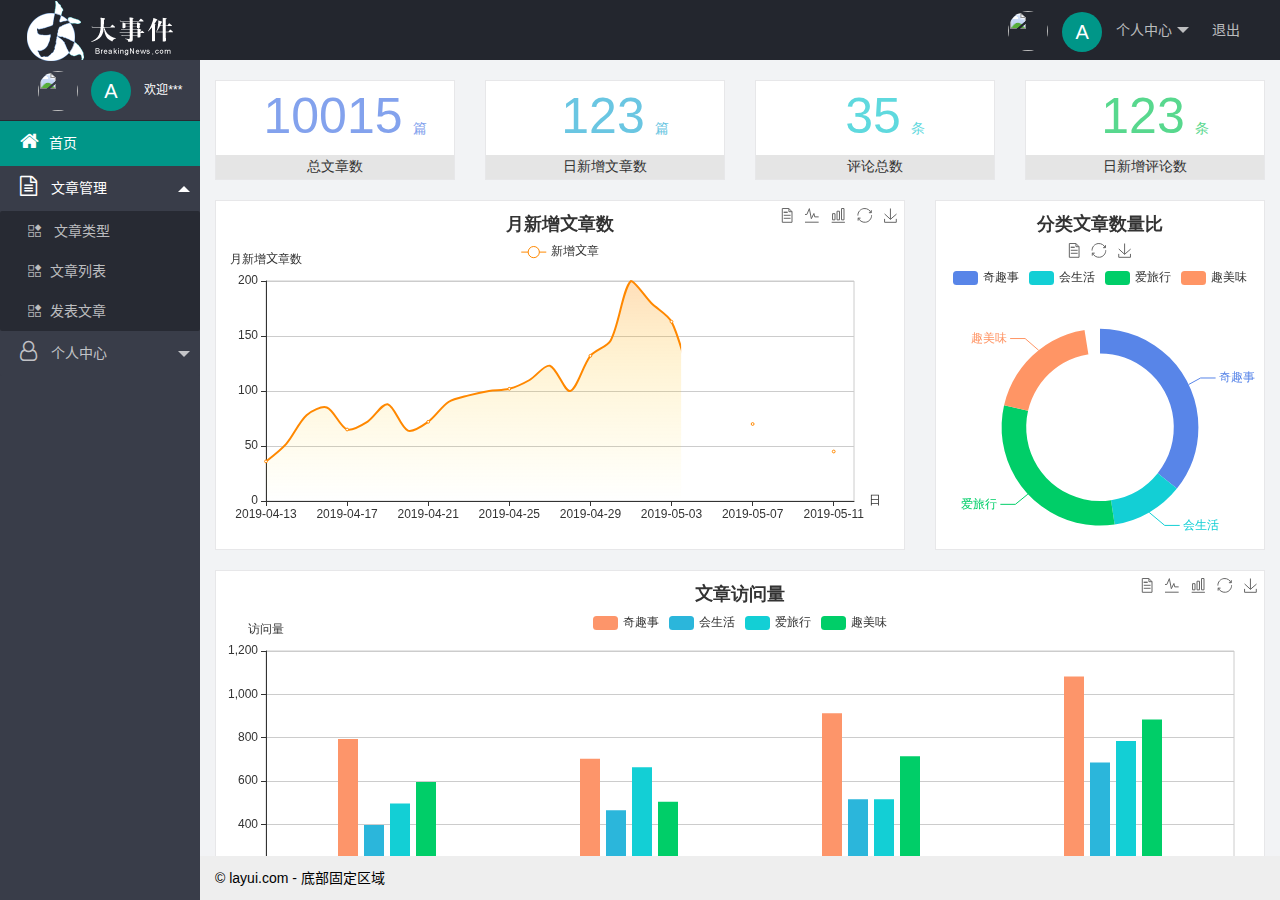
==== index.html @ ee0b0022 "第一天" ====
<!DOCTYPE html>
<html lang="zh-CN">

<head>
    <meta charset="UTF-8">
    <meta name="viewport"
        content="width=device-width, user-scalable=no, initial-scale=1.0, maximum-scale=1.0, minimum-scale=1.0">
    <meta http-equiv="X-UA-Compatible" content="ie=edge">
    <title>大事件首页</title>
    <!-- <link rel="stylesheet" href="/assets/lib/layui/layui.all.js"> -->
    <link rel="stylesheet" href="/assets/font-awesome-4.7.0/css/font-awesome.min.css">
    <link rel="stylesheet" href="/assets/lib/layui/css/layui.css" />
    <link rel="stylesheet" href="/assets/css/index.css">
</head>

<body>
    <!-- 后台布局 -->

    <body class="layui-layout-body">
        <div class="layui-layout layui-layout-admin">
            <div class="layui-header">
                <div class="layui-logo">
                    <img src="/assets/images/logo.png" alt="" />
                </div>
                <!-- 头部区域（可配合layui已有的水平导航） -->
                <ul class="layui-nav layui-layout-right">
                    <li class="layui-nav-item">

                        <a href="javascript:;">

                            <img src="http://t.cn/RCzsdCq" class="layui-nav-img" />
                            <span class="text-avatar">A</span>
                            个人中心
                        </a>
                        <dl class="layui-nav-child">
                            <dd><a href="">基本资料</a></dd>
                            <dd><a href="">更换头像</a></dd>
                            <dd><a href="">重置密码</a></dd>
                        </dl>
                    </li>
                    <li class="layui-nav-item"><a href="">退出</a></li>
                </ul>
            </div>

            <div class="layui-side layui-bg-black">
                <div class="layui-side-scroll">

                    <div class="users">

                        <img src="http://t.cn/RCzsdCq" class="layui-nav-img" />
                        <span class="text-avatar">A</span>
                        欢迎***
                    </div>

                    <!-- 左侧导航区域（可配合layui已有的垂直导航） -->
                    <ul class="layui-nav layui-nav-tree" lay-filter="test" lay-shrink="all">

                        <li class="layui-nav-item layui-this">
                            <a href="/home/dashboard.html" target="fm">
                                <i class="fa fa-home
                                " style="font-size: 20px; margin-right: 10px;"></i>首页</a>
                          </li>

                        <li class="layui-nav-item layui-nav-itemed">
                            <a class="" href="javascript:;">
                                <i class="fa fa-file-text-o 
                                " style="font-size: 20px; margin-right: 10px;"></i>
                                文章管理</a>
                            <dl class="layui-nav-child">
                                <dd style="padding-left: 8px;"><a href="javascript:;">
                                        <i class="layui-icon layui-icon-app" style="margin-right: 8px;"></i>
                                        文章类型</a></dd>
                                <dd style="padding-left: 8px;"><a href="javascript:;"> <i
                                            class="layui-icon layui-icon-app" style="margin-right: 8px;"></i>文章列表</a>
                                </dd>
                                <dd style="padding-left: 8px;"><a href="javascript:;"> <i
                                            class="layui-icon layui-icon-app" style="margin-right: 8px;"></i>发表文章</a>
                                </dd>

                            </dl>
                        </li>
                        <li class="layui-nav-item">

                            <a href="javascript:;">
                                <i class="fa fa-user-o" style="font-size: 20px; margin-right: 10px;"></i>
                                个人中心</a>
                            <dl class="layui-nav-child">
                                <dd style="padding-left: 8px;"><a href="javascript:;"> <i
                                            class="layui-icon layui-icon-app" style="margin-right: 8px;"></i>基本资料</a>
                                </dd>
                                <dd style="padding-left: 8px;"><a href="javascript:;"> <i
                                            class="layui-icon layui-icon-app" style="margin-right: 8px;"></i>更换头像</a>
                                </dd>
                                <dd style="padding-left: 8px;"><a href="javascript:;"> <i
                                            class="layui-icon layui-icon-app" style="margin-right: 8px;"></i>重置密码</a>
                                </dd>
                            </dl>
                        </li>

                    </ul>
                </div>
            </div>

            <div class="layui-body">
                <!-- 内容主体区域 -->
               
                <iframe name="fm" src="/home/dashboard.html" frameborder="0"></iframe>
            </div>
            
                <iframe name="fm" src="/home/dashboard.html" frameborder="0"></iframe>
            
            <div class="layui-footer">
                <!-- 底部固定区域 -->
                © layui.com - 底部固定区域
            </div>
        </div>
        <!-- 导入 layui 的JS文件 -->
        <script src="/assets/lib/layui/layui.all.js"></script>
    </body>

</html>
---- assets/lib/layui/css/layui.css ----
/** layui-v2.5.5 MIT License By https://www.layui.com */
 .layui-inline,img{display:inline-block;vertical-align:middle}h1,h2,h3,h4,h5,h6{font-weight:400}.layui-edge,.layui-header,.layui-inline,.layui-main{position:relative}.layui-body,.layui-edge,.layui-elip{overflow:hidden}.layui-btn,.layui-edge,.layui-inline,img{vertical-align:middle}.layui-btn,.layui-disabled,.layui-icon,.layui-unselect{-moz-user-select:none;-webkit-user-select:none;-ms-user-select:none}.layui-elip,.layui-form-checkbox span,.layui-form-pane .layui-form-label{text-overflow:ellipsis;white-space:nowrap}.layui-breadcrumb,.layui-tree-btnGroup{visibility:hidden}blockquote,body,button,dd,div,dl,dt,form,h1,h2,h3,h4,h5,h6,input,li,ol,p,pre,td,textarea,th,ul{margin:0;padding:0;-webkit-tap-highlight-color:rgba(0,0,0,0)}a:active,a:hover{outline:0}img{border:none}li{list-style:none}table{border-collapse:collapse;border-spacing:0}h4,h5,h6{font-size:100%}button,input,optgroup,option,select,textarea{font-family:inherit;font-size:inherit;font-style:inherit;font-weight:inherit;outline:0}pre{white-space:pre-wrap;white-space:-moz-pre-wrap;white-space:-pre-wrap;white-space:-o-pre-wrap;word-wrap:break-word}body{line-height:24px;font:14px Helvetica Neue,Helvetica,PingFang SC,Tahoma,Arial,sans-serif}hr{height:1px;margin:10px 0;border:0;clear:both}a{color:#333;text-decoration:none}a:hover{color:#777}a cite{font-style:normal;*cursor:pointer}.layui-border-box,.layui-border-box *{box-sizing:border-box}.layui-box,.layui-box *{box-sizing:content-box}.layui-clear{clear:both;*zoom:1}.layui-clear:after{content:'\20';clear:both;*zoom:1;display:block;height:0}.layui-inline{*display:inline;*zoom:1}.layui-edge{display:inline-block;width:0;height:0;border-width:6px;border-style:dashed;border-color:transparent}.layui-edge-top{top:-4px;border-bottom-color:#999;border-bottom-style:solid}.layui-edge-right{border-left-color:#999;border-left-style:solid}.layui-edge-bottom{top:2px;border-top-color:#999;border-top-style:solid}.layui-edge-left{border-right-color:#999;border-right-style:solid}.layui-disabled,.layui-disabled:hover{color:#d2d2d2!important;cursor:not-allowed!important}.layui-circle{border-radius:100%}.layui-show{display:block!important}.layui-hide{display:none!important}@font-face{font-family:layui-icon;src:url(../font/iconfont.eot?v=250);src:url(../font/iconfont.eot?v=250#iefix) format('embedded-opentype'),url(../font/iconfont.woff2?v=250) format('woff2'),url(../font/iconfont.woff?v=250) format('woff'),url(../font/iconfont.ttf?v=250) format('truetype'),url(../font/iconfont.svg?v=250#layui-icon) format('svg')}.layui-icon{font-family:layui-icon!important;font-size:16px;font-style:normal;-webkit-font-smoothing:antialiased;-moz-osx-font-smoothing:grayscale}.layui-icon-reply-fill:before{content:"\e611"}.layui-icon-set-fill:before{content:"\e614"}.layui-icon-menu-fill:before{content:"\e60f"}.layui-icon-search:before{content:"\e615"}.layui-icon-share:before{content:"\e641"}.layui-icon-set-sm:before{content:"\e620"}.layui-icon-engine:before{content:"\e628"}.layui-icon-close:before{content:"\1006"}.layui-icon-close-fill:before{content:"\1007"}.layui-icon-chart-screen:before{content:"\e629"}.layui-icon-star:before{content:"\e600"}.layui-icon-circle-dot:before{content:"\e617"}.layui-icon-chat:before{content:"\e606"}.layui-icon-release:before{content:"\e609"}.layui-icon-list:before{content:"\e60a"}.layui-icon-chart:before{content:"\e62c"}.layui-icon-ok-circle:before{content:"\1005"}.layui-icon-layim-theme:before{content:"\e61b"}.layui-icon-table:before{content:"\e62d"}.layui-icon-right:before{content:"\e602"}.layui-icon-left:before{content:"\e603"}.layui-icon-cart-simple:before{content:"\e698"}.layui-icon-face-cry:before{content:"\e69c"}.layui-icon-face-smile:before{content:"\e6af"}.layui-icon-survey:before{content:"\e6b2"}.layui-icon-tree:before{content:"\e62e"}.layui-icon-upload-circle:before{content:"\e62f"}.layui-icon-add-circle:before{content:"\e61f"}.layui-icon-download-circle:before{content:"\e601"}.layui-icon-templeate-1:before{content:"\e630"}.layui-icon-util:before{content:"\e631"}.layui-icon-face-surprised:before{content:"\e664"}.layui-icon-edit:before{content:"\e642"}.layui-icon-speaker:before{content:"\e645"}.layui-icon-down:before{content:"\e61a"}.layui-icon-file:before{content:"\e621"}.layui-icon-layouts:before{content:"\e632"}.layui-icon-rate-half:before{content:"\e6c9"}.layui-icon-add-circle-fine:before{content:"\e608"}.layui-icon-prev-circle:before{content:"\e633"}.layui-icon-read:before{content:"\e705"}.layui-icon-404:before{content:"\e61c"}.layui-icon-carousel:before{content:"\e634"}.layui-icon-help:before{content:"\e607"}.layui-icon-code-circle:before{content:"\e635"}.layui-icon-water:before{content:"\e636"}.layui-icon-username:before{content:"\e66f"}.layui-icon-find-fill:before{content:"\e670"}.layui-icon-about:before{content:"\e60b"}.layui-icon-location:before{content:"\e715"}.layui-icon-up:before{content:"\e619"}.layui-icon-pause:before{content:"\e651"}.layui-icon-date:before{content:"\e637"}.layui-icon-layim-uploadfile:before{content:"\e61d"}.layui-icon-delete:before{content:"\e640"}.layui-icon-play:before{content:"\e652"}.layui-icon-top:before{content:"\e604"}.layui-icon-friends:before{content:"\e612"}.layui-icon-refresh-3:before{content:"\e9aa"}.layui-icon-ok:before{content:"\e605"}.layui-icon-layer:before{content:"\e638"}.layui-icon-face-smile-fine:before{content:"\e60c"}.layui-icon-dollar:before{content:"\e659"}.layui-icon-group:before{content:"\e613"}.layui-icon-layim-download:before{content:"\e61e"}.layui-icon-picture-fine:before{content:"\e60d"}.layui-icon-link:before{content:"\e64c"}.layui-icon-diamond:before{content:"\e735"}.layui-icon-log:before{content:"\e60e"}.layui-icon-rate-solid:before{content:"\e67a"}.layui-icon-fonts-del:before{content:"\e64f"}.layui-icon-unlink:before{content:"\e64d"}.layui-icon-fonts-clear:before{content:"\e639"}.layui-icon-triangle-r:before{content:"\e623"}.layui-icon-circle:before{content:"\e63f"}.layui-icon-radio:before{content:"\e643"}.layui-icon-align-center:before{content:"\e647"}.layui-icon-align-right:before{content:"\e648"}.layui-icon-align-left:before{content:"\e649"}.layui-icon-loading-1:before{content:"\e63e"}.layui-icon-return:before{content:"\e65c"}.layui-icon-fonts-strong:before{content:"\e62b"}.layui-icon-upload:before{content:"\e67c"}.layui-icon-dialogue:before{content:"\e63a"}.layui-icon-video:before{content:"\e6ed"}.layui-icon-headset:before{content:"\e6fc"}.layui-icon-cellphone-fine:before{content:"\e63b"}.layui-icon-add-1:before{content:"\e654"}.layui-icon-face-smile-b:before{content:"\e650"}.layui-icon-fonts-html:before{content:"\e64b"}.layui-icon-form:before{content:"\e63c"}.layui-icon-cart:before{content:"\e657"}.layui-icon-camera-fill:before{content:"\e65d"}.layui-icon-tabs:before{content:"\e62a"}.layui-icon-fonts-code:before{content:"\e64e"}.layui-icon-fire:before{content:"\e756"}.layui-icon-set:before{content:"\e716"}.layui-icon-fonts-u:before{content:"\e646"}.layui-icon-triangle-d:before{content:"\e625"}.layui-icon-tips:before{content:"\e702"}.layui-icon-picture:before{content:"\e64a"}.layui-icon-more-vertical:before{content:"\e671"}.layui-icon-flag:before{content:"\e66c"}.layui-icon-loading:before{content:"\e63d"}.layui-icon-fonts-i:before{content:"\e644"}.layui-icon-refresh-1:before{content:"\e666"}.layui-icon-rmb:before{content:"\e65e"}.layui-icon-home:before{content:"\e68e"}.layui-icon-user:before{content:"\e770"}.layui-icon-notice:before{content:"\e667"}.layui-icon-login-weibo:before{content:"\e675"}.layui-icon-voice:before{content:"\e688"}.layui-icon-upload-drag:before{content:"\e681"}.layui-icon-login-qq:before{content:"\e676"}.layui-icon-snowflake:before{content:"\e6b1"}.layui-icon-file-b:before{content:"\e655"}.layui-icon-template:before{content:"\e663"}.layui-icon-auz:before{content:"\e672"}.layui-icon-console:before{content:"\e665"}.layui-icon-app:before{content:"\e653"}.layui-icon-prev:before{content:"\e65a"}.layui-icon-website:before{content:"\e7ae"}.layui-icon-next:before{content:"\e65b"}.layui-icon-component:before{content:"\e857"}.layui-icon-more:before{content:"\e65f"}.layui-icon-login-wechat:before{content:"\e677"}.layui-icon-shrink-right:before{content:"\e668"}.layui-icon-spread-left:before{content:"\e66b"}.layui-icon-camera:before{content:"\e660"}.layui-icon-note:before{content:"\e66e"}.layui-icon-refresh:before{content:"\e669"}.layui-icon-female:before{content:"\e661"}.layui-icon-male:before{content:"\e662"}.layui-icon-password:before{content:"\e673"}.layui-icon-senior:before{content:"\e674"}.layui-icon-theme:before{content:"\e66a"}.layui-icon-tread:before{content:"\e6c5"}.layui-icon-praise:before{content:"\e6c6"}.layui-icon-star-fill:before{content:"\e658"}.layui-icon-rate:before{content:"\e67b"}.layui-icon-template-1:before{content:"\e656"}.layui-icon-vercode:before{content:"\e679"}.layui-icon-cellphone:before{content:"\e678"}.layui-icon-screen-full:before{content:"\e622"}.layui-icon-screen-restore:before{content:"\e758"}.layui-icon-cols:before{content:"\e610"}.layui-icon-export:before{content:"\e67d"}.layui-icon-print:before{content:"\e66d"}.layui-icon-slider:before{content:"\e714"}.layui-icon-addition:before{content:"\e624"}.layui-icon-subtraction:before{content:"\e67e"}.layui-icon-service:before{content:"\e626"}.layui-icon-transfer:before{content:"\e691"}.layui-main{width:1140px;margin:0 auto}.layui-header{z-index:1000;height:60px}.layui-header a:hover{transition:all .5s;-webkit-transition:all .5s}.layui-side{position:fixed;left:0;top:0;bottom:0;z-index:999;width:200px;overflow-x:hidden}.layui-side-scroll{position:relative;width:220px;height:100%;overflow-x:hidden}.layui-body{position:absolute;left:200px;right:0;top:0;bottom:0;z-index:998;width:auto;overflow-y:auto;box-sizing:border-box}.layui-layout-body{overflow:hidden}.layui-layout-admin .layui-header{background-color:#23262E}.layui-layout-admin .layui-side{top:60px;width:200px;overflow-x:hidden}.layui-layout-admin .layui-body{position:fixed;top:60px;bottom:44px}.layui-layout-admin .layui-main{width:auto;margin:0 15px}.layui-layout-admin .layui-footer{position:fixed;left:200px;right:0;bottom:0;height:44px;line-height:44px;padding:0 15px;background-color:#eee}.layui-layout-admin .layui-logo{position:absolute;left:0;top:0;width:200px;height:100%;line-height:60px;text-align:center;color:#009688;font-size:16px}.layui-layout-admin .layui-header .layui-nav{background:0 0}.layui-layout-left{position:absolute!important;left:200px;top:0}.layui-layout-right{position:absolute!important;right:0;top:0}.layui-container{position:relative;margin:0 auto;padding:0 15px;box-sizing:border-box}.layui-fluid{position:relative;margin:0 auto;padding:0 15px}.layui-row:after,.layui-row:before{content:'';display:block;clear:both}.layui-col-lg1,.layui-col-lg10,.layui-col-lg11,.layui-col-lg12,.layui-col-lg2,.layui-col-lg3,.layui-col-lg4,.layui-col-lg5,.layui-col-lg6,.layui-col-lg7,.layui-col-lg8,.layui-col-lg9,.layui-col-md1,.layui-col-md10,.layui-col-md11,.layui-col-md12,.layui-col-md2,.layui-col-md3,.layui-col-md4,.layui-col-md5,.layui-col-md6,.layui-col-md7,.layui-col-md8,.layui-col-md9,.layui-col-sm1,.layui-col-sm10,.layui-col-sm11,.layui-col-sm12,.layui-col-sm2,.layui-col-sm3,.layui-col-sm4,.layui-col-sm5,.layui-col-sm6,.layui-col-sm7,.layui-col-sm8,.layui-col-sm9,.layui-col-xs1,.layui-col-xs10,.layui-col-xs11,.layui-col-xs12,.layui-col-xs2,.layui-col-xs3,.layui-col-xs4,.layui-col-xs5,.layui-col-xs6,.layui-col-xs7,.layui-col-xs8,.layui-col-xs9{position:relative;display:block;box-sizing:border-box}.layui-col-xs1,.layui-col-xs10,.layui-col-xs11,.layui-col-xs12,.layui-col-xs2,.layui-col-xs3,.layui-col-xs4,.layui-col-xs5,.layui-col-xs6,.layui-col-xs7,.layui-col-xs8,.layui-col-xs9{float:left}.layui-col-xs1{width:8.33333333%}.layui-col-xs2{width:16.66666667%}.layui-col-xs3{width:25%}.layui-col-xs4{width:33.33333333%}.layui-col-xs5{width:41.66666667%}.layui-col-xs6{width:50%}.layui-col-xs7{width:58.33333333%}.layui-col-xs8{width:66.66666667%}.layui-col-xs9{width:75%}.layui-col-xs10{width:83.33333333%}.layui-col-xs11{width:91.66666667%}.layui-col-xs12{width:100%}.layui-col-xs-offset1{margin-left:8.33333333%}.layui-col-xs-offset2{margin-left:16.66666667%}.layui-col-xs-offset3{margin-left:25%}.layui-col-xs-offset4{margin-left:33.33333333%}.layui-col-xs-offset5{margin-left:41.66666667%}.layui-col-xs-offset6{margin-left:50%}.layui-col-xs-offset7{margin-left:58.33333333%}.layui-col-xs-offset8{margin-left:66.66666667%}.layui-col-xs-offset9{margin-left:75%}.layui-col-xs-offset10{margin-left:83.33333333%}.layui-col-xs-offset11{margin-left:91.66666667%}.layui-col-xs-offset12{margin-left:100%}@media screen and (max-width:768px){.layui-hide-xs{display:none!important}.layui-show-xs-block{display:block!important}.layui-show-xs-inline{display:inline!important}.layui-show-xs-inline-block{display:inline-block!important}}@media screen and (min-width:768px){.layui-container{width:750px}.layui-hide-sm{display:none!important}.layui-show-sm-block{display:block!important}.layui-show-sm-inline{display:inline!important}.layui-show-sm-inline-block{display:inline-block!important}.layui-col-sm1,.layui-col-sm10,.layui-col-sm11,.layui-col-sm12,.layui-col-sm2,.layui-col-sm3,.layui-col-sm4,.layui-col-sm5,.layui-col-sm6,.layui-col-sm7,.layui-col-sm8,.layui-col-sm9{float:left}.layui-col-sm1{width:8.33333333%}.layui-col-sm2{width:16.66666667%}.layui-col-sm3{width:25%}.layui-col-sm4{width:33.33333333%}.layui-col-sm5{width:41.66666667%}.layui-col-sm6{width:50%}.layui-col-sm7{width:58.33333333%}.layui-col-sm8{width:66.66666667%}.layui-col-sm9{width:75%}.layui-col-sm10{width:83.33333333%}.layui-col-sm11{width:91.66666667%}.layui-col-sm12{width:100%}.layui-col-sm-offset1{margin-left:8.33333333%}.layui-col-sm-offset2{margin-left:16.66666667%}.layui-col-sm-offset3{margin-left:25%}.layui-col-sm-offset4{margin-left:33.33333333%}.layui-col-sm-offset5{margin-left:41.66666667%}.layui-col-sm-offset6{margin-left:50%}.layui-col-sm-offset7{margin-left:58.33333333%}.layui-col-sm-offset8{margin-left:66.66666667%}.layui-col-sm-offset9{margin-left:75%}.layui-col-sm-offset10{margin-left:83.33333333%}.layui-col-sm-offset11{margin-left:91.66666667%}.layui-col-sm-offset12{margin-left:100%}}@media screen and (min-width:992px){.layui-container{width:970px}.layui-hide-md{display:none!important}.layui-show-md-block{display:block!important}.layui-show-md-inline{display:inline!important}.layui-show-md-inline-block{display:inline-block!important}.layui-col-md1,.layui-col-md10,.layui-col-md11,.layui-col-md12,.layui-col-md2,.layui-col-md3,.layui-col-md4,.layui-col-md5,.layui-col-md6,.layui-col-md7,.layui-col-md8,.layui-col-md9{float:left}.layui-col-md1{width:8.33333333%}.layui-col-md2{width:16.66666667%}.layui-col-md3{width:25%}.layui-col-md4{width:33.33333333%}.layui-col-md5{width:41.66666667%}.layui-col-md6{width:50%}.layui-col-md7{width:58.33333333%}.layui-col-md8{width:66.66666667%}.layui-col-md9{width:75%}.layui-col-md10{width:83.33333333%}.layui-col-md11{width:91.66666667%}.layui-col-md12{width:100%}.layui-col-md-offset1{margin-left:8.33333333%}.layui-col-md-offset2{margin-left:16.66666667%}.layui-col-md-offset3{margin-left:25%}.layui-col-md-offset4{margin-left:33.33333333%}.layui-col-md-offset5{margin-left:41.66666667%}.layui-col-md-offset6{margin-left:50%}.layui-col-md-offset7{margin-left:58.33333333%}.layui-col-md-offset8{margin-left:66.66666667%}.layui-col-md-offset9{margin-left:75%}.layui-col-md-offset10{margin-left:83.33333333%}.layui-col-md-offset11{margin-left:91.66666667%}.layui-col-md-offset12{margin-left:100%}}@media screen and (min-width:1200px){.layui-container{width:1170px}.layui-hide-lg{display:none!important}.layui-show-lg-block{display:block!important}.layui-show-lg-inline{display:inline!important}.layui-show-lg-inline-block{display:inline-block!important}.layui-col-lg1,.layui-col-lg10,.layui-col-lg11,.layui-col-lg12,.layui-col-lg2,.layui-col-lg3,.layui-col-lg4,.layui-col-lg5,.layui-col-lg6,.layui-col-lg7,.layui-col-lg8,.layui-col-lg9{float:left}.layui-col-lg1{width:8.33333333%}.layui-col-lg2{width:16.66666667%}.layui-col-lg3{width:25%}.layui-col-lg4{width:33.33333333%}.layui-col-lg5{width:41.66666667%}.layui-col-lg6{width:50%}.layui-col-lg7{width:58.33333333%}.layui-col-lg8{width:66.66666667%}.layui-col-lg9{width:75%}.layui-col-lg10{width:83.33333333%}.layui-col-lg11{width:91.66666667%}.layui-col-lg12{width:100%}.layui-col-lg-offset1{margin-left:8.33333333%}.layui-col-lg-offset2{margin-left:16.66666667%}.layui-col-lg-offset3{margin-left:25%}.layui-col-lg-offset4{margin-left:33.33333333%}.layui-col-lg-offset5{margin-left:41.66666667%}.layui-col-lg-offset6{margin-left:50%}.layui-col-lg-offset7{margin-left:58.33333333%}.layui-col-lg-offset8{margin-left:66.66666667%}.layui-col-lg-offset9{margin-left:75%}.layui-col-lg-offset10{margin-left:83.33333333%}.layui-col-lg-offset11{margin-left:91.66666667%}.layui-col-lg-offset12{margin-left:100%}}.layui-col-space1{margin:-.5px}.layui-col-space1>*{padding:.5px}.layui-col-space3{margin:-1.5px}.layui-col-space3>*{padding:1.5px}.layui-col-space5{margin:-2.5px}.layui-col-space5>*{padding:2.5px}.layui-col-space8{margin:-3.5px}.layui-col-space8>*{padding:3.5px}.layui-col-space10{margin:-5px}.layui-col-space10>*{padding:5px}.layui-col-space12{margin:-6px}.layui-col-space12>*{padding:6px}.layui-col-space15{margin:-7.5px}.layui-col-space15>*{padding:7.5px}.layui-col-space18{margin:-9px}.layui-col-space18>*{padding:9px}.layui-col-space20{margin:-10px}.layui-col-space20>*{padding:10px}.layui-col-space22{margin:-11px}.layui-col-space22>*{padding:11px}.layui-col-space25{margin:-12.5px}.layui-col-space25>*{padding:12.5px}.layui-col-space30{margin:-15px}.layui-col-space30>*{padding:15px}.layui-btn,.layui-input,.layui-select,.layui-textarea,.layui-upload-button{outline:0;-webkit-appearance:none;transition:all .3s;-webkit-transition:all .3s;box-sizing:border-box}.layui-elem-quote{margin-bottom:10px;padding:15px;line-height:22px;border-left:5px solid #009688;border-radius:0 2px 2px 0;background-color:#f2f2f2}.layui-quote-nm{border-style:solid;border-width:1px 1px 1px 5px;background:0 0}.layui-elem-field{margin-bottom:10px;padding:0;border-width:1px;border-style:solid}.layui-elem-field legend{margin-left:20px;padding:0 10px;font-size:20px;font-weight:300}.layui-field-title{margin:10px 0 20px;border-width:1px 0 0}.layui-field-box{padding:10px 15px}.layui-field-title .layui-field-box{padding:10px 0}.layui-progress{position:relative;height:6px;border-radius:20px;background-color:#e2e2e2}.layui-progress-bar{position:absolute;left:0;top:0;width:0;max-width:100%;height:6px;border-radius:20px;text-align:right;background-color:#5FB878;transition:all .3s;-webkit-transition:all .3s}.layui-progress-big,.layui-progress-big .layui-progress-bar{height:18px;line-height:18px}.layui-progress-text{position:relative;top:-20px;line-height:18px;font-size:12px;color:#666}.layui-progress-big .layui-progress-text{position:static;padding:0 10px;color:#fff}.layui-collapse{border-width:1px;border-style:solid;border-radius:2px}.layui-colla-content,.layui-colla-item{border-top-width:1px;border-top-style:solid}.layui-colla-item:first-child{border-top:none}.layui-colla-title{position:relative;height:42px;line-height:42px;padding:0 15px 0 35px;color:#333;background-color:#f2f2f2;cursor:pointer;font-size:14px;overflow:hidden}.layui-colla-content{display:none;padding:10px 15px;line-height:22px;color:#666}.layui-colla-icon{position:absolute;left:15px;top:0;font-size:14px}.layui-card{margin-bottom:15px;border-radius:2px;background-color:#fff;box-shadow:0 1px 2px 0 rgba(0,0,0,.05)}.layui-card:last-child{margin-bottom:0}.layui-card-header{position:relative;height:42px;line-height:42px;padding:0 15px;border-bottom:1px solid #f6f6f6;color:#333;border-radius:2px 2px 0 0;font-size:14px}.layui-bg-black,.layui-bg-blue,.layui-bg-cyan,.layui-bg-green,.layui-bg-orange,.layui-bg-red{color:#fff!important}.layui-card-body{position:relative;padding:10px 15px;line-height:24px}.layui-card-body[pad15]{padding:15px}.layui-card-body[pad20]{padding:20px}.layui-card-body .layui-table{margin:5px 0}.layui-card .layui-tab{margin:0}.layui-panel-window{position:relative;padding:15px;border-radius:0;border-top:5px solid #E6E6E6;background-color:#fff}.layui-auxiliar-moving{position:fixed;left:0;right:0;top:0;bottom:0;width:100%;height:100%;background:0 0;z-index:9999999999}.layui-form-label,.layui-form-mid,.layui-form-select,.layui-input-block,.layui-input-inline,.layui-textarea{position:relative}.layui-bg-red{background-color:#FF5722!important}.layui-bg-orange{background-color:#FFB800!important}.layui-bg-green{background-color:#009688!important}.layui-bg-cyan{background-color:#2F4056!important}.layui-bg-blue{background-color:#1E9FFF!important}.layui-bg-black{background-color:#393D49!important}.layui-bg-gray{background-color:#eee!important;color:#666!important}.layui-badge-rim,.layui-colla-content,.layui-colla-item,.layui-collapse,.layui-elem-field,.layui-form-pane .layui-form-item[pane],.layui-form-pane .layui-form-label,.layui-input,.layui-layedit,.layui-layedit-tool,.layui-quote-nm,.layui-select,.layui-tab-bar,.layui-tab-card,.layui-tab-title,.layui-tab-title .layui-this:after,.layui-textarea{border-color:#e6e6e6}.layui-timeline-item:before,hr{background-color:#e6e6e6}.layui-text{line-height:22px;font-size:14px;color:#666}.layui-text h1,.layui-text h2,.layui-text h3{font-weight:500;color:#333}.layui-text h1{font-size:30px}.layui-text h2{font-size:24px}.layui-text h3{font-size:18px}.layui-text a:not(.layui-btn){color:#01AAED}.layui-text a:not(.layui-btn):hover{text-decoration:underline}.layui-text ul{padding:5px 0 5px 15px}.layui-text ul li{margin-top:5px;list-style-type:disc}.layui-text em,.layui-word-aux{color:#999!important;padding:0 5px!important}.layui-btn{display:inline-block;height:38px;line-height:38px;padding:0 18px;background-color:#009688;color:#fff;white-space:nowrap;text-align:center;font-size:14px;border:none;border-radius:2px;cursor:pointer}.layui-btn:hover{opacity:.8;filter:alpha(opacity=80);color:#fff}.layui-btn:active{opacity:1;filter:alpha(opacity=100)}.layui-btn+.layui-btn{margin-left:10px}.layui-btn-container{font-size:0}.layui-btn-container .layui-btn{margin-right:10px;margin-bottom:10px}.layui-btn-container .layui-btn+.layui-btn{margin-left:0}.layui-table .layui-btn-container .layui-btn{margin-bottom:9px}.layui-btn-radius{border-radius:100px}.layui-btn .layui-icon{margin-right:3px;font-size:18px;vertical-align:bottom;vertical-align:middle\9}.layui-btn-primary{border:1px solid #C9C9C9;background-color:#fff;color:#555}.layui-btn-primary:hover{border-color:#009688;color:#333}.layui-btn-normal{background-color:#1E9FFF}.layui-btn-warm{background-color:#FFB800}.layui-btn-danger{background-color:#FF5722}.layui-btn-checked{background-color:#5FB878}.layui-btn-disabled,.layui-btn-disabled:active,.layui-btn-disabled:hover{border:1px solid #e6e6e6;background-color:#FBFBFB;color:#C9C9C9;cursor:not-allowed;opacity:1}.layui-btn-lg{height:44px;line-height:44px;padding:0 25px;font-size:16px}.layui-btn-sm{height:30px;line-height:30px;padding:0 10px;font-size:12px}.layui-btn-sm i{font-size:16px!important}.layui-btn-xs{height:22px;line-height:22px;padding:0 5px;font-size:12px}.layui-btn-xs i{font-size:14px!important}.layui-btn-group{display:inline-block;vertical-align:middle;font-size:0}.layui-btn-group .layui-btn{margin-left:0!important;margin-right:0!important;border-left:1px solid rgba(255,255,255,.5);border-radius:0}.layui-btn-group .layui-btn-primary{border-left:none}.layui-btn-group .layui-btn-primary:hover{border-color:#C9C9C9;color:#009688}.layui-btn-group .layui-btn:first-child{border-left:none;border-radius:2px 0 0 2px}.layui-btn-group .layui-btn-primary:first-child{border-left:1px solid #c9c9c9}.layui-btn-group .layui-btn:last-child{border-radius:0 2px 2px 0}.layui-btn-group .layui-btn+.layui-btn{margin-left:0}.layui-btn-group+.layui-btn-group{margin-left:10px}.layui-btn-fluid{width:100%}.layui-input,.layui-select,.layui-textarea{height:38px;line-height:1.3;line-height:38px\9;border-width:1px;border-style:solid;background-color:#fff;border-radius:2px}.layui-input::-webkit-input-placeholder,.layui-select::-webkit-input-placeholder,.layui-textarea::-webkit-input-placeholder{line-height:1.3}.layui-input,.layui-textarea{display:block;width:100%;padding-left:10px}.layui-input:hover,.layui-textarea:hover{border-color:#D2D2D2!important}.layui-input:focus,.layui-textarea:focus{border-color:#C9C9C9!important}.layui-textarea{min-height:100px;height:auto;line-height:20px;padding:6px 10px;resize:vertical}.layui-select{padding:0 10px}.layui-form input[type=checkbox],.layui-form input[type=radio],.layui-form select{display:none}.layui-form [lay-ignore]{display:initial}.layui-form-item{margin-bottom:15px;clear:both;*zoom:1}.layui-form-item:after{content:'\20';clear:both;*zoom:1;display:block;height:0}.layui-form-label{float:left;display:block;padding:9px 15px;width:80px;font-weight:400;line-height:20px;text-align:right}.layui-form-label-col{display:block;float:none;padding:9px 0;line-height:20px;text-align:left}.layui-form-item .layui-inline{margin-bottom:5px;margin-right:10px}.layui-input-block{margin-left:110px;min-height:36px}.layui-input-inline{display:inline-block;vertical-align:middle}.layui-form-item .layui-input-inline{float:left;width:190px;margin-right:10px}.layui-form-text .layui-input-inline{width:auto}.layui-form-mid{float:left;display:block;padding:9px 0!important;line-height:20px;margin-right:10px}.layui-form-danger+.layui-form-select .layui-input,.layui-form-danger:focus{border-color:#FF5722!important}.layui-form-select .layui-input{padding-right:30px;cursor:pointer}.layui-form-select .layui-edge{position:absolute;right:10px;top:50%;margin-top:-3px;cursor:pointer;border-width:6px;border-top-color:#c2c2c2;border-top-style:solid;transition:all .3s;-webkit-transition:all .3s}.layui-form-select dl{display:none;position:absolute;left:0;top:42px;padding:5px 0;z-index:899;min-width:100%;border:1px solid #d2d2d2;max-height:300px;overflow-y:auto;background-color:#fff;border-radius:2px;box-shadow:0 2px 4px rgba(0,0,0,.12);box-sizing:border-box}.layui-form-select dl dd,.layui-form-select dl dt{padding:0 10px;line-height:36px;white-space:nowrap;overflow:hidden;text-overflow:ellipsis}.layui-form-select dl dt{font-size:12px;color:#999}.layui-form-select dl dd{cursor:pointer}.layui-form-select dl dd:hover{background-color:#f2f2f2;-webkit-transition:.5s all;transition:.5s all}.layui-form-select .layui-select-group dd{padding-left:20px}.layui-form-select dl dd.layui-select-tips{padding-left:10px!important;color:#999}.layui-form-select dl dd.layui-this{background-color:#5FB878;color:#fff}.layui-form-checkbox,.layui-form-select dl dd.layui-disabled{background-color:#fff}.layui-form-selected dl{display:block}.layui-form-checkbox,.layui-form-checkbox *,.layui-form-switch{display:inline-block;vertical-align:middle}.layui-form-selected .layui-edge{margin-top:-9px;-webkit-transform:rotate(180deg);transform:rotate(180deg);margin-top:-3px\9}:root .layui-form-selected .layui-edge{margin-top:-9px\0/IE9}.layui-form-selectup dl{top:auto;bottom:42px}.layui-select-none{margin:5px 0;text-align:center;color:#999}.layui-select-disabled .layui-disabled{border-color:#eee!important}.layui-select-disabled .layui-edge{border-top-color:#d2d2d2}.layui-form-checkbox{position:relative;height:30px;line-height:30px;margin-right:10px;padding-right:30px;cursor:pointer;font-size:0;-webkit-transition:.1s linear;transition:.1s linear;box-sizing:border-box}.layui-form-checkbox span{padding:0 10px;height:100%;font-size:14px;border-radius:2px 0 0 2px;background-color:#d2d2d2;color:#fff;overflow:hidden}.layui-form-checkbox:hover span{background-color:#c2c2c2}.layui-form-checkbox i{position:absolute;right:0;top:0;width:30px;height:28px;border:1px solid #d2d2d2;border-left:none;border-radius:0 2px 2px 0;color:#fff;font-size:20px;text-align:center}.layui-form-checkbox:hover i{border-color:#c2c2c2;color:#c2c2c2}.layui-form-checked,.layui-form-checked:hover{border-color:#5FB878}.layui-form-checked span,.layui-form-checked:hover span{background-color:#5FB878}.layui-form-checked i,.layui-form-checked:hover i{color:#5FB878}.layui-form-item .layui-form-checkbox{margin-top:4px}.layui-form-checkbox[lay-skin=primary]{height:auto!important;line-height:normal!important;min-width:18px;min-height:18px;border:none!important;margin-right:0;padding-left:28px;padding-right:0;background:0 0}.layui-form-checkbox[lay-skin=primary] span{padding-left:0;padding-right:15px;line-height:18px;background:0 0;color:#666}.layui-form-checkbox[lay-skin=primary] i{right:auto;left:0;width:16px;height:16px;line-height:16px;border:1px solid #d2d2d2;font-size:12px;border-radius:2px;background-color:#fff;-webkit-transition:.1s linear;transition:.1s linear}.layui-form-checkbox[lay-skin=primary]:hover i{border-color:#5FB878;color:#fff}.layui-form-checked[lay-skin=primary] i{border-color:#5FB878!important;background-color:#5FB878;color:#fff}.layui-checkbox-disbaled[lay-skin=primary] span{background:0 0!important;color:#c2c2c2}.layui-checkbox-disbaled[lay-skin=primary]:hover i{border-color:#d2d2d2}.layui-form-item .layui-form-checkbox[lay-skin=primary]{margin-top:10px}.layui-form-switch{position:relative;height:22px;line-height:22px;min-width:35px;padding:0 5px;margin-top:8px;border:1px solid #d2d2d2;border-radius:20px;cursor:pointer;background-color:#fff;-webkit-transition:.1s linear;transition:.1s linear}.layui-form-switch i{position:absolute;left:5px;top:3px;width:16px;height:16px;border-radius:20px;background-color:#d2d2d2;-webkit-transition:.1s linear;transition:.1s linear}.layui-form-switch em{position:relative;top:0;width:25px;margin-left:21px;padding:0!important;text-align:center!important;color:#999!important;font-style:normal!important;font-size:12px}.layui-form-onswitch{border-color:#5FB878;background-color:#5FB878}.layui-checkbox-disbaled,.layui-checkbox-disbaled i{border-color:#e2e2e2!important}.layui-form-onswitch i{left:100%;margin-left:-21px;background-color:#fff}.layui-form-onswitch em{margin-left:5px;margin-right:21px;color:#fff!important}.layui-checkbox-disbaled span{background-color:#e2e2e2!important}.layui-checkbox-disbaled:hover i{color:#fff!important}[lay-radio]{display:none}.layui-form-radio,.layui-form-radio *{display:inline-block;vertical-align:middle}.layui-form-radio{line-height:28px;margin:6px 10px 0 0;padding-right:10px;cursor:pointer;font-size:0}.layui-form-radio *{font-size:14px}.layui-form-radio>i{margin-right:8px;font-size:22px;color:#c2c2c2}.layui-form-radio>i:hover,.layui-form-radioed>i{color:#5FB878}.layui-radio-disbaled>i{color:#e2e2e2!important}.layui-form-pane .layui-form-label{width:110px;padding:8px 15px;height:38px;line-height:20px;border-width:1px;border-style:solid;border-radius:2px 0 0 2px;text-align:center;background-color:#FBFBFB;overflow:hidden;box-sizing:border-box}.layui-form-pane .layui-input-inline{margin-left:-1px}.layui-form-pane .layui-input-block{margin-left:110px;left:-1px}.layui-form-pane .layui-input{border-radius:0 2px 2px 0}.layui-form-pane .layui-form-text .layui-form-label{float:none;width:100%;border-radius:2px;box-sizing:border-box;text-align:left}.layui-form-pane .layui-form-text .layui-input-inline{display:block;margin:0;top:-1px;clear:both}.layui-form-pane .layui-form-text .layui-input-block{margin:0;left:0;top:-1px}.layui-form-pane .layui-form-text .layui-textarea{min-height:100px;border-radius:0 0 2px 2px}.layui-form-pane .layui-form-checkbox{margin:4px 0 4px 10px}.layui-form-pane .layui-form-radio,.layui-form-pane .layui-form-switch{margin-top:6px;margin-left:10px}.layui-form-pane .layui-form-item[pane]{position:relative;border-width:1px;border-style:solid}.layui-form-pane .layui-form-item[pane] .layui-form-label{position:absolute;left:0;top:0;height:100%;border-width:0 1px 0 0}.layui-form-pane .layui-form-item[pane] .layui-input-inline{margin-left:110px}@media screen and (max-width:450px){.layui-form-item .layui-form-label{text-overflow:ellipsis;overflow:hidden;white-space:nowrap}.layui-form-item .layui-inline{display:block;margin-right:0;margin-bottom:20px;clear:both}.layui-form-item .layui-inline:after{content:'\20';clear:both;display:block;height:0}.layui-form-item .layui-input-inline{display:block;float:none;left:-3px;width:auto;margin:0 0 10px 112px}.layui-form-item .layui-input-inline+.layui-form-mid{margin-left:110px;top:-5px;padding:0}.layui-form-item .layui-form-checkbox{margin-right:5px;margin-bottom:5px}}.layui-layedit{border-width:1px;border-style:solid;border-radius:2px}.layui-layedit-tool{padding:3px 5px;border-bottom-width:1px;border-bottom-style:solid;font-size:0}.layedit-tool-fixed{position:fixed;top:0;border-top:1px solid #e2e2e2}.layui-layedit-tool .layedit-tool-mid,.layui-layedit-tool .layui-icon{display:inline-block;vertical-align:middle;text-align:center;font-size:14px}.layui-layedit-tool .layui-icon{position:relative;width:32px;height:30px;line-height:30px;margin:3px 5px;color:#777;cursor:pointer;border-radius:2px}.layui-layedit-tool .layui-icon:hover{color:#393D49}.layui-layedit-tool .layui-icon:active{color:#000}.layui-layedit-tool .layedit-tool-active{background-color:#e2e2e2;color:#000}.layui-layedit-tool .layui-disabled,.layui-layedit-tool .layui-disabled:hover{color:#d2d2d2;cursor:not-allowed}.layui-layedit-tool .layedit-tool-mid{width:1px;height:18px;margin:0 10px;background-color:#d2d2d2}.layedit-tool-html{width:50px!important;font-size:30px!important}.layedit-tool-b,.layedit-tool-code,.layedit-tool-help{font-size:16px!important}.layedit-tool-d,.layedit-tool-face,.layedit-tool-image,.layedit-tool-unlink{font-size:18px!important}.layedit-tool-image input{position:absolute;font-size:0;left:0;top:0;width:100%;height:100%;opacity:.01;filter:Alpha(opacity=1);cursor:pointer}.layui-layedit-iframe iframe{display:block;width:100%}#LAY_layedit_code{overflow:hidden}.layui-laypage{display:inline-block;*display:inline;*zoom:1;vertical-align:middle;margin:10px 0;font-size:0}.layui-laypage>a:first-child,.layui-laypage>a:first-child em{border-radius:2px 0 0 2px}.layui-laypage>a:last-child,.layui-laypage>a:last-child em{border-radius:0 2px 2px 0}.layui-laypage>:first-child{margin-left:0!important}.layui-laypage>:last-child{margin-right:0!important}.layui-laypage a,.layui-laypage button,.layui-laypage input,.layui-laypage select,.layui-laypage span{border:1px solid #e2e2e2}.layui-laypage a,.layui-laypage span{display:inline-block;*display:inline;*zoom:1;vertical-align:middle;padding:0 15px;height:28px;line-height:28px;margin:0 -1px 5px 0;background-color:#fff;color:#333;font-size:12px}.layui-flow-more a *,.layui-laypage input,.layui-table-view select[lay-ignore]{display:inline-block}.layui-laypage a:hover{color:#009688}.layui-laypage em{font-style:normal}.layui-laypage .layui-laypage-spr{color:#999;font-weight:700}.layui-laypage a{text-decoration:none}.layui-laypage .layui-laypage-curr{position:relative}.layui-laypage .layui-laypage-curr em{position:relative;color:#fff}.layui-laypage .layui-laypage-curr .layui-laypage-em{position:absolute;left:-1px;top:-1px;padding:1px;width:100%;height:100%;background-color:#009688}.layui-laypage-em{border-radius:2px}.layui-laypage-next em,.layui-laypage-prev em{font-family:Sim sun;font-size:16px}.layui-laypage .layui-laypage-count,.layui-laypage .layui-laypage-limits,.layui-laypage .layui-laypage-refresh,.layui-laypage .layui-laypage-skip{margin-left:10px;margin-right:10px;padding:0;border:none}.layui-laypage .layui-laypage-limits,.layui-laypage .layui-laypage-refresh{vertical-align:top}.layui-laypage .layui-laypage-refresh i{font-size:18px;cursor:pointer}.layui-laypage select{height:22px;padding:3px;border-radius:2px;cursor:pointer}.layui-laypage .layui-laypage-skip{height:30px;line-height:30px;color:#999}.layui-laypage button,.layui-laypage input{height:30px;line-height:30px;border-radius:2px;vertical-align:top;background-color:#fff;box-sizing:border-box}.layui-laypage input{width:40px;margin:0 10px;padding:0 3px;text-align:center}.layui-laypage input:focus,.layui-laypage select:focus{border-color:#009688!important}.layui-laypage button{margin-left:10px;padding:0 10px;cursor:pointer}.layui-table,.layui-table-view{margin:10px 0}.layui-flow-more{margin:10px 0;text-align:center;color:#999;font-size:14px}.layui-flow-more a{height:32px;line-height:32px}.layui-flow-more a *{vertical-align:top}.layui-flow-more a cite{padding:0 20px;border-radius:3px;background-color:#eee;color:#333;font-style:normal}.layui-flow-more a cite:hover{opacity:.8}.layui-flow-more a i{font-size:30px;color:#737383}.layui-table{width:100%;background-color:#fff;color:#666}.layui-table tr{transition:all .3s;-webkit-transition:all .3s}.layui-table th{text-align:left;font-weight:400}.layui-table tbody tr:hover,.layui-table thead tr,.layui-table-click,.layui-table-header,.layui-table-hover,.layui-table-mend,.layui-table-patch,.layui-table-tool,.layui-table-total,.layui-table-total tr,.layui-table[lay-even] tr:nth-child(even){background-color:#f2f2f2}.layui-table td,.layui-table th,.layui-table-col-set,.layui-table-fixed-r,.layui-table-grid-down,.layui-table-header,.layui-table-page,.layui-table-tips-main,.layui-table-tool,.layui-table-total,.layui-table-view,.layui-table[lay-skin=line],.layui-table[lay-skin=row]{border-width:1px;border-style:solid;border-color:#e6e6e6}.layui-table td,.layui-table th{position:relative;padding:9px 15px;min-height:20px;line-height:20px;font-size:14px}.layui-table[lay-skin=line] td,.layui-table[lay-skin=line] th{border-width:0 0 1px}.layui-table[lay-skin=row] td,.layui-table[lay-skin=row] th{border-width:0 1px 0 0}.layui-table[lay-skin=nob] td,.layui-table[lay-skin=nob] th{border:none}.layui-table img{max-width:100px}.layui-table[lay-size=lg] td,.layui-table[lay-size=lg] th{padding:15px 30px}.layui-table-view .layui-table[lay-size=lg] .layui-table-cell{height:40px;line-height:40px}.layui-table[lay-size=sm] td,.layui-table[lay-size=sm] th{font-size:12px;padding:5px 10px}.layui-table-view .layui-table[lay-size=sm] .layui-table-cell{height:20px;line-height:20px}.layui-table[lay-data]{display:none}.layui-table-box{position:relative;overflow:hidden}.layui-table-view .layui-table{position:relative;width:auto;margin:0}.layui-table-view .layui-table[lay-skin=line]{border-width:0 1px 0 0}.layui-table-view .layui-table[lay-skin=row]{border-width:0 0 1px}.layui-table-view .layui-table td,.layui-table-view .layui-table th{padding:5px 0;border-top:none;border-left:none}.layui-table-view .layui-table th.layui-unselect .layui-table-cell span{cursor:pointer}.layui-table-view .layui-table td{cursor:default}.layui-table-view .layui-table td[data-edit=text]{cursor:text}.layui-table-view .layui-form-checkbox[lay-skin=primary] i{width:18px;height:18px}.layui-table-view .layui-form-radio{line-height:0;padding:0}.layui-table-view .layui-form-radio>i{margin:0;font-size:20px}.layui-table-init{position:absolute;left:0;top:0;width:100%;height:100%;text-align:center;z-index:110}.layui-table-init .layui-icon{position:absolute;left:50%;top:50%;margin:-15px 0 0 -15px;font-size:30px;color:#c2c2c2}.layui-table-header{border-width:0 0 1px;overflow:hidden}.layui-table-header .layui-table{margin-bottom:-1px}.layui-table-tool .layui-inline[lay-event]{position:relative;width:26px;height:26px;padding:5px;line-height:16px;margin-right:10px;text-align:center;color:#333;border:1px solid #ccc;cursor:pointer;-webkit-transition:.5s all;transition:.5s all}.layui-table-tool .layui-inline[lay-event]:hover{border:1px solid #999}.layui-table-tool-temp{padding-right:120px}.layui-table-tool-self{position:absolute;right:17px;top:10px}.layui-table-tool .layui-table-tool-self .layui-inline[lay-event]{margin:0 0 0 10px}.layui-table-tool-panel{position:absolute;top:29px;left:-1px;padding:5px 0;min-width:150px;min-height:40px;border:1px solid #d2d2d2;text-align:left;overflow-y:auto;background-color:#fff;box-shadow:0 2px 4px rgba(0,0,0,.12)}.layui-table-cell,.layui-table-tool-panel li{overflow:hidden;text-overflow:ellipsis;white-space:nowrap}.layui-table-tool-panel li{padding:0 10px;line-height:30px;-webkit-transition:.5s all;transition:.5s all}.layui-table-tool-panel li .layui-form-checkbox[lay-skin=primary]{width:100%;padding-left:28px}.layui-table-tool-panel li:hover{background-color:#f2f2f2}.layui-table-tool-panel li .layui-form-checkbox[lay-skin=primary] i{position:absolute;left:0;top:0}.layui-table-tool-panel li .layui-form-checkbox[lay-skin=primary] span{padding:0}.layui-table-tool .layui-table-tool-self .layui-table-tool-panel{left:auto;right:-1px}.layui-table-col-set{position:absolute;right:0;top:0;width:20px;height:100%;border-width:0 0 0 1px;background-color:#fff}.layui-table-sort{width:10px;height:20px;margin-left:5px;cursor:pointer!important}.layui-table-sort .layui-edge{position:absolute;left:5px;border-width:5px}.layui-table-sort .layui-table-sort-asc{top:3px;border-top:none;border-bottom-style:solid;border-bottom-color:#b2b2b2}.layui-table-sort .layui-table-sort-asc:hover{border-bottom-color:#666}.layui-table-sort .layui-table-sort-desc{bottom:5px;border-bottom:none;border-top-style:solid;border-top-color:#b2b2b2}.layui-table-sort .layui-table-sort-desc:hover{border-top-color:#666}.layui-table-sort[lay-sort=asc] .layui-table-sort-asc{border-bottom-color:#000}.layui-table-sort[lay-sort=desc] .layui-table-sort-desc{border-top-color:#000}.layui-table-cell{height:28px;line-height:28px;padding:0 15px;position:relative;box-sizing:border-box}.layui-table-cell .layui-form-checkbox[lay-skin=primary]{top:-1px;padding:0}.layui-table-cell .layui-table-link{color:#01AAED}.laytable-cell-checkbox,.laytable-cell-numbers,.laytable-cell-radio,.laytable-cell-space{padding:0;text-align:center}.layui-table-body{position:relative;overflow:auto;margin-right:-1px;margin-bottom:-1px}.layui-table-body .layui-none{line-height:26px;padding:15px;text-align:center;color:#999}.layui-table-fixed{position:absolute;left:0;top:0;z-index:101}.layui-table-fixed .layui-table-body{overflow:hidden}.layui-table-fixed-l{box-shadow:0 -1px 8px rgba(0,0,0,.08)}.layui-table-fixed-r{left:auto;right:-1px;border-width:0 0 0 1px;box-shadow:-1px 0 8px rgba(0,0,0,.08)}.layui-table-fixed-r .layui-table-header{position:relative;overflow:visible}.layui-table-mend{position:absolute;right:-49px;top:0;height:100%;width:50px}.layui-table-tool{position:relative;z-index:890;width:100%;min-height:50px;line-height:30px;padding:10px 15px;border-width:0 0 1px}.layui-table-tool .layui-btn-container{margin-bottom:-10px}.layui-table-page,.layui-table-total{border-width:1px 0 0;margin-bottom:-1px;overflow:hidden}.layui-table-page{position:relative;width:100%;padding:7px 7px 0;height:41px;font-size:12px;white-space:nowrap}.layui-table-page>div{height:26px}.layui-table-page .layui-laypage{margin:0}.layui-table-page .layui-laypage a,.layui-table-page .layui-laypage span{height:26px;line-height:26px;margin-bottom:10px;border:none;background:0 0}.layui-table-page .layui-laypage a,.layui-table-page .layui-laypage span.layui-laypage-curr{padding:0 12px}.layui-table-page .layui-laypage span{margin-left:0;padding:0}.layui-table-page .layui-laypage .layui-laypage-prev{margin-left:-7px!important}.layui-table-page .layui-laypage .layui-laypage-curr .layui-laypage-em{left:0;top:0;padding:0}.layui-table-page .layui-laypage button,.layui-table-page .layui-laypage input{height:26px;line-height:26px}.layui-table-page .layui-laypage input{width:40px}.layui-table-page .layui-laypage button{padding:0 10px}.layui-table-page select{height:18px}.layui-table-patch .layui-table-cell{padding:0;width:30px}.layui-table-edit{position:absolute;left:0;top:0;width:100%;height:100%;padding:0 14px 1px;border-radius:0;box-shadow:1px 1px 20px rgba(0,0,0,.15)}.layui-table-edit:focus{border-color:#5FB878!important}select.layui-table-edit{padding:0 0 0 10px;border-color:#C9C9C9}.layui-table-view .layui-form-checkbox,.layui-table-view .layui-form-radio,.layui-table-view .layui-form-switch{top:0;margin:0;box-sizing:content-box}.layui-table-view .layui-form-checkbox{top:-1px;height:26px;line-height:26px}.layui-table-view .layui-form-checkbox i{height:26px}.layui-table-grid .layui-table-cell{overflow:visible}.layui-table-grid-down{position:absolute;top:0;right:0;width:26px;height:100%;padding:5px 0;border-width:0 0 0 1px;text-align:center;background-color:#fff;color:#999;cursor:pointer}.layui-table-grid-down .layui-icon{position:absolute;top:50%;left:50%;margin:-8px 0 0 -8px}.layui-table-grid-down:hover{background-color:#fbfbfb}body .layui-table-tips .layui-layer-content{background:0 0;padding:0;box-shadow:0 1px 6px rgba(0,0,0,.12)}.layui-table-tips-main{margin:-44px 0 0 -1px;max-height:150px;padding:8px 15px;font-size:14px;overflow-y:scroll;background-color:#fff;color:#666}.layui-table-tips-c{position:absolute;right:-3px;top:-13px;width:20px;height:20px;padding:3px;cursor:pointer;background-color:#666;border-radius:50%;color:#fff}.layui-table-tips-c:hover{background-color:#777}.layui-table-tips-c:before{position:relative;right:-2px}.layui-upload-file{display:none!important;opacity:.01;filter:Alpha(opacity=1)}.layui-upload-drag,.layui-upload-form,.layui-upload-wrap{display:inline-block}.layui-upload-list{margin:10px 0}.layui-upload-choose{padding:0 10px;color:#999}.layui-upload-drag{position:relative;padding:30px;border:1px dashed #e2e2e2;background-color:#fff;text-align:center;cursor:pointer;color:#999}.layui-upload-drag .layui-icon{font-size:50px;color:#009688}.layui-upload-drag[lay-over]{border-color:#009688}.layui-upload-iframe{position:absolute;width:0;height:0;border:0;visibility:hidden}.layui-upload-wrap{position:relative;vertical-align:middle}.layui-upload-wrap .layui-upload-file{display:block!important;position:absolute;left:0;top:0;z-index:10;font-size:100px;width:100%;height:100%;opacity:.01;filter:Alpha(opacity=1);cursor:pointer}.layui-transfer-active,.layui-transfer-box{display:inline-block;vertical-align:middle}.layui-transfer-box,.layui-transfer-header,.layui-transfer-search{border-width:0;border-style:solid;border-color:#e6e6e6}.layui-transfer-box{position:relative;border-width:1px;width:200px;height:360px;border-radius:2px;background-color:#fff}.layui-transfer-box .layui-form-checkbox{width:100%;margin:0!important}.layui-transfer-header{height:38px;line-height:38px;padding:0 10px;border-bottom-width:1px}.layui-transfer-search{position:relative;padding:10px;border-bottom-width:1px}.layui-transfer-search .layui-input{height:32px;padding-left:30px;font-size:12px}.layui-transfer-search .layui-icon-search{position:absolute;left:20px;top:50%;margin-top:-8px;color:#666}.layui-transfer-active{margin:0 15px}.layui-transfer-active .layui-btn{display:block;margin:0;padding:0 15px;background-color:#5FB878;border-color:#5FB878;color:#fff}.layui-transfer-active .layui-btn-disabled{background-color:#FBFBFB;border-color:#e6e6e6;color:#C9C9C9}.layui-transfer-active .layui-btn:first-child{margin-bottom:15px}.layui-transfer-active .layui-btn .layui-icon{margin:0;font-size:14px!important}.layui-transfer-data{padding:5px 0;overflow:auto}.layui-transfer-data li{height:32px;line-height:32px;padding:0 10px}.layui-transfer-data li:hover{background-color:#f2f2f2;transition:.5s all}.layui-transfer-data .layui-none{padding:15px 10px;text-align:center;color:#999}.layui-nav{position:relative;padding:0 20px;background-color:#393D49;color:#fff;border-radius:2px;font-size:0;box-sizing:border-box}.layui-nav *{font-size:14px}.layui-nav .layui-nav-item{position:relative;display:inline-block;*display:inline;*zoom:1;vertical-align:middle;line-height:60px}.layui-nav .layui-nav-item a{display:block;padding:0 20px;color:#fff;color:rgba(255,255,255,.7);transition:all .3s;-webkit-transition:all .3s}.layui-nav .layui-this:after,.layui-nav-bar,.layui-nav-tree .layui-nav-itemed:after{position:absolute;left:0;top:0;width:0;height:5px;background-color:#5FB878;transition:all .2s;-webkit-transition:all .2s}.layui-nav-bar{z-index:1000}.layui-nav .layui-nav-item a:hover,.layui-nav .layui-this a{color:#fff}.layui-nav .layui-this:after{content:'';top:auto;bottom:0;width:100%}.layui-nav-img{width:30px;height:30px;margin-right:10px;border-radius:50%}.layui-nav .layui-nav-more{content:'';width:0;height:0;border-style:solid dashed dashed;border-color:#fff transparent transparent;overflow:hidden;cursor:pointer;transition:all .2s;-webkit-transition:all .2s;position:absolute;top:50%;right:3px;margin-top:-3px;border-width:6px;border-top-color:rgba(255,255,255,.7)}.layui-nav .layui-nav-mored,.layui-nav-itemed>a .layui-nav-more{margin-top:-9px;border-style:dashed dashed solid;border-color:transparent transparent #fff}.layui-nav-child{display:none;position:absolute;left:0;top:65px;min-width:100%;line-height:36px;padding:5px 0;box-shadow:0 2px 4px rgba(0,0,0,.12);border:1px solid #d2d2d2;background-color:#fff;z-index:100;border-radius:2px;white-space:nowrap}.layui-nav .layui-nav-child a{color:#333}.layui-nav .layui-nav-child a:hover{background-color:#f2f2f2;color:#000}.layui-nav-child dd{position:relative}.layui-nav .layui-nav-child dd.layui-this a,.layui-nav-child dd.layui-this{background-color:#5FB878;color:#fff}.layui-nav-child dd.layui-this:after{display:none}.layui-nav-tree{width:200px;padding:0}.layui-nav-tree .layui-nav-item{display:block;width:100%;line-height:45px}.layui-nav-tree .layui-nav-item a{position:relative;height:45px;line-height:45px;text-overflow:ellipsis;overflow:hidden;white-space:nowrap}.layui-nav-tree .layui-nav-item a:hover{background-color:#4E5465}.layui-nav-tree .layui-nav-bar{width:5px;height:0;background-color:#009688}.layui-nav-tree .layui-nav-child dd.layui-this,.layui-nav-tree .layui-nav-child dd.layui-this a,.layui-nav-tree .layui-this,.layui-nav-tree .layui-this>a,.layui-nav-tree .layui-this>a:hover{background-color:#009688;color:#fff}.layui-nav-tree .layui-this:after{display:none}.layui-nav-itemed>a,.layui-nav-tree .layui-nav-title a,.layui-nav-tree .layui-nav-title a:hover{color:#fff!important}.layui-nav-tree .layui-nav-child{position:relative;z-index:0;top:0;border:none;box-shadow:none}.layui-nav-tree .layui-nav-child a{height:40px;line-height:40px;color:#fff;color:rgba(255,255,255,.7)}.layui-nav-tree .layui-nav-child,.layui-nav-tree .layui-nav-child a:hover{background:0 0;color:#fff}.layui-nav-tree .layui-nav-more{right:10px}.layui-nav-itemed>.layui-nav-child{display:block;padding:0;background-color:rgba(0,0,0,.3)!important}.layui-nav-itemed>.layui-nav-child>.layui-this>.layui-nav-child{display:block}.layui-nav-side{position:fixed;top:0;bottom:0;left:0;overflow-x:hidden;z-index:999}.layui-bg-blue .layui-nav-bar,.layui-bg-blue .layui-nav-itemed:after,.layui-bg-blue .layui-this:after{background-color:#93D1FF}.layui-bg-blue .layui-nav-child dd.layui-this{background-color:#1E9FFF}.layui-bg-blue .layui-nav-itemed>a,.layui-nav-tree.layui-bg-blue .layui-nav-title a,.layui-nav-tree.layui-bg-blue .layui-nav-title a:hover{background-color:#007DDB!important}.layui-breadcrumb{font-size:0}.layui-breadcrumb>*{font-size:14px}.layui-breadcrumb a{color:#999!important}.layui-breadcrumb a:hover{color:#5FB878!important}.layui-breadcrumb a cite{color:#666;font-style:normal}.layui-breadcrumb span[lay-separator]{margin:0 10px;color:#999}.layui-tab{margin:10px 0;text-align:left!important}.layui-tab[overflow]>.layui-tab-title{overflow:hidden}.layui-tab-title{position:relative;left:0;height:40px;white-space:nowrap;font-size:0;border-bottom-width:1px;border-bottom-style:solid;transition:all .2s;-webkit-transition:all .2s}.layui-tab-title li{display:inline-block;*display:inline;*zoom:1;vertical-align:middle;font-size:14px;transition:all .2s;-webkit-transition:all .2s;position:relative;line-height:40px;min-width:65px;padding:0 15px;text-align:center;cursor:pointer}.layui-tab-title li a{display:block}.layui-tab-title .layui-this{color:#000}.layui-tab-title .layui-this:after{position:absolute;left:0;top:0;content:'';width:100%;height:41px;border-width:1px;border-style:solid;border-bottom-color:#fff;border-radius:2px 2px 0 0;box-sizing:border-box;pointer-events:none}.layui-tab-bar{position:absolute;right:0;top:0;z-index:10;width:30px;height:39px;line-height:39px;border-width:1px;border-style:solid;border-radius:2px;text-align:center;background-color:#fff;cursor:pointer}.layui-tab-bar .layui-icon{position:relative;display:inline-block;top:3px;transition:all .3s;-webkit-transition:all .3s}.layui-tab-item{display:none}.layui-tab-more{padding-right:30px;height:auto!important;white-space:normal!important}.layui-tab-more li.layui-this:after{border-bottom-color:#e2e2e2;border-radius:2px}.layui-tab-more .layui-tab-bar .layui-icon{top:-2px;top:3px\9;-webkit-transform:rotate(180deg);transform:rotate(180deg)}:root .layui-tab-more .layui-tab-bar .layui-icon{top:-2px\0/IE9}.layui-tab-content{padding:10px}.layui-tab-title li .layui-tab-close{position:relative;display:inline-block;width:18px;height:18px;line-height:20px;margin-left:8px;top:1px;text-align:center;font-size:14px;color:#c2c2c2;transition:all .2s;-webkit-transition:all .2s}.layui-tab-title li .layui-tab-close:hover{border-radius:2px;background-color:#FF5722;color:#fff}.layui-tab-brief>.layui-tab-title .layui-this{color:#009688}.layui-tab-brief>.layui-tab-more li.layui-this:after,.layui-tab-brief>.layui-tab-title .layui-this:after{border:none;border-radius:0;border-bottom:2px solid #5FB878}.layui-tab-brief[overflow]>.layui-tab-title .layui-this:after{top:-1px}.layui-tab-card{border-width:1px;border-style:solid;border-radius:2px;box-shadow:0 2px 5px 0 rgba(0,0,0,.1)}.layui-tab-card>.layui-tab-title{background-color:#f2f2f2}.layui-tab-card>.layui-tab-title li{margin-right:-1px;margin-left:-1px}.layui-tab-card>.layui-tab-title .layui-this{background-color:#fff}.layui-tab-card>.layui-tab-title .layui-this:after{border-top:none;border-width:1px;border-bottom-color:#fff}.layui-tab-card>.layui-tab-title .layui-tab-bar{height:40px;line-height:40px;border-radius:0;border-top:none;border-right:none}.layui-tab-card>.layui-tab-more .layui-this{background:0 0;color:#5FB878}.layui-tab-card>.layui-tab-more .layui-this:after{border:none}.layui-timeline{padding-left:5px}.layui-timeline-item{position:relative;padding-bottom:20px}.layui-timeline-axis{position:absolute;left:-5px;top:0;z-index:10;width:20px;height:20px;line-height:20px;background-color:#fff;color:#5FB878;border-radius:50%;text-align:center;cursor:pointer}.layui-timeline-axis:hover{color:#FF5722}.layui-timeline-item:before{content:'';position:absolute;left:5px;top:0;z-index:0;width:1px;height:100%}.layui-timeline-item:last-child:before{display:none}.layui-timeline-item:first-child:before{display:block}.layui-timeline-content{padding-left:25px}.layui-timeline-title{position:relative;margin-bottom:10px}.layui-badge,.layui-badge-dot,.layui-badge-rim{position:relative;display:inline-block;padding:0 6px;font-size:12px;text-align:center;background-color:#FF5722;color:#fff;border-radius:2px}.layui-badge{height:18px;line-height:18px}.layui-badge-dot{width:8px;height:8px;padding:0;border-radius:50%}.layui-badge-rim{height:18px;line-height:18px;border-width:1px;border-style:solid;background-color:#fff;color:#666}.layui-btn .layui-badge,.layui-btn .layui-badge-dot{margin-left:5px}.layui-nav .layui-badge,.layui-nav .layui-badge-dot{position:absolute;top:50%;margin:-8px 6px 0}.layui-tab-title .layui-badge,.layui-tab-title .layui-badge-dot{left:5px;top:-2px}.layui-carousel{position:relative;left:0;top:0;background-color:#f8f8f8}.layui-carousel>[carousel-item]{position:relative;width:100%;height:100%;overflow:hidden}.layui-carousel>[carousel-item]:before{position:absolute;content:'\e63d';left:50%;top:50%;width:100px;line-height:20px;margin:-10px 0 0 -50px;text-align:center;color:#c2c2c2;font-family:layui-icon!important;font-size:30px;font-style:normal;-webkit-font-smoothing:antialiased;-moz-osx-font-smoothing:grayscale}.layui-carousel>[carousel-item]>*{display:none;position:absolute;left:0;top:0;width:100%;height:100%;background-color:#f8f8f8;transition-duration:.3s;-webkit-transition-duration:.3s}.layui-carousel-updown>*{-webkit-transition:.3s ease-in-out up;transition:.3s ease-in-out up}.layui-carousel-arrow{display:none\9;opacity:0;position:absolute;left:10px;top:50%;margin-top:-18px;width:36px;height:36px;line-height:36px;text-align:center;font-size:20px;border:0;border-radius:50%;background-color:rgba(0,0,0,.2);color:#fff;-webkit-transition-duration:.3s;transition-duration:.3s;cursor:pointer}.layui-carousel-arrow[lay-type=add]{left:auto!important;right:10px}.layui-carousel:hover .layui-carousel-arrow[lay-type=add],.layui-carousel[lay-arrow=always] .layui-carousel-arrow[lay-type=add]{right:20px}.layui-carousel[lay-arrow=always] .layui-carousel-arrow{opacity:1;left:20px}.layui-carousel[lay-arrow=none] .layui-carousel-arrow{display:none}.layui-carousel-arrow:hover,.layui-carousel-ind ul:hover{background-color:rgba(0,0,0,.35)}.layui-carousel:hover .layui-carousel-arrow{display:block\9;opacity:1;left:20px}.layui-carousel-ind{position:relative;top:-35px;width:100%;line-height:0!important;text-align:center;font-size:0}.layui-carousel[lay-indicator=outside]{margin-bottom:30px}.layui-carousel[lay-indicator=outside] .layui-carousel-ind{top:10px}.layui-carousel[lay-indicator=outside] .layui-carousel-ind ul{background-color:rgba(0,0,0,.5)}.layui-carousel[lay-indicator=none] .layui-carousel-ind{display:none}.layui-carousel-ind ul{display:inline-block;padding:5px;background-color:rgba(0,0,0,.2);border-radius:10px;-webkit-transition-duration:.3s;transition-duration:.3s}.layui-carousel-ind li{display:inline-block;width:10px;height:10px;margin:0 3px;font-size:14px;background-color:#e2e2e2;background-color:rgba(255,255,255,.5);border-radius:50%;cursor:pointer;-webkit-transition-duration:.3s;transition-duration:.3s}.layui-carousel-ind li:hover{background-color:rgba(255,255,255,.7)}.layui-carousel-ind li.layui-this{background-color:#fff}.layui-carousel>[carousel-item]>.layui-carousel-next,.layui-carousel>[carousel-item]>.layui-carousel-prev,.layui-carousel>[carousel-item]>.layui-this{display:block}.layui-carousel>[carousel-item]>.layui-this{left:0}.layui-carousel>[carousel-item]>.layui-carousel-prev{left:-100%}.layui-carousel>[carousel-item]>.layui-carousel-next{left:100%}.layui-carousel>[carousel-item]>.layui-carousel-next.layui-carousel-left,.layui-carousel>[carousel-item]>.layui-carousel-prev.layui-carousel-right{left:0}.layui-carousel>[carousel-item]>.layui-this.layui-carousel-left{left:-100%}.layui-carousel>[carousel-item]>.layui-this.layui-carousel-right{left:100%}.layui-carousel[lay-anim=updown] .layui-carousel-arrow{left:50%!important;top:20px;margin:0 0 0 -18px}.layui-carousel[lay-anim=updown]>[carousel-item]>*,.layui-carousel[lay-anim=fade]>[carousel-item]>*{left:0!important}.layui-carousel[lay-anim=updown] .layui-carousel-arrow[lay-type=add]{top:auto!important;bottom:20px}.layui-carousel[lay-anim=updown] .layui-carousel-ind{position:absolute;top:50%;right:20px;width:auto;height:auto}.layui-carousel[lay-anim=updown] .layui-carousel-ind ul{padding:3px 5px}.layui-carousel[lay-anim=updown] .layui-carousel-ind li{display:block;margin:6px 0}.layui-carousel[lay-anim=updown]>[carousel-item]>.layui-this{top:0}.layui-carousel[lay-anim=updown]>[carousel-item]>.layui-carousel-prev{top:-100%}.layui-carousel[lay-anim=updown]>[carousel-item]>.layui-carousel-next{top:100%}.layui-carousel[lay-anim=updown]>[carousel-item]>.layui-carousel-next.layui-carousel-left,.layui-carousel[lay-anim=updown]>[carousel-item]>.layui-carousel-prev.layui-carousel-right{top:0}.layui-carousel[lay-anim=updown]>[carousel-item]>.layui-this.layui-carousel-left{top:-100%}.layui-carousel[lay-anim=updown]>[carousel-item]>.layui-this.layui-carousel-right{top:100%}.layui-carousel[lay-anim=fade]>[carousel-item]>.layui-carousel-next,.layui-carousel[lay-anim=fade]>[carousel-item]>.layui-carousel-prev{opacity:0}.layui-carousel[lay-anim=fade]>[carousel-item]>.layui-carousel-next.layui-carousel-left,.layui-carousel[lay-anim=fade]>[carousel-item]>.layui-carousel-prev.layui-carousel-right{opacity:1}.layui-carousel[lay-anim=fade]>[carousel-item]>.layui-this.layui-carousel-left,.layui-carousel[lay-anim=fade]>[carousel-item]>.layui-this.layui-carousel-right{opacity:0}.layui-fixbar{position:fixed;right:15px;bottom:15px;z-index:999999}.layui-fixbar li{width:50px;height:50px;line-height:50px;margin-bottom:1px;text-align:center;cursor:pointer;font-size:30px;background-color:#9F9F9F;color:#fff;border-radius:2px;opacity:.95}.layui-fixbar li:hover{opacity:.85}.layui-fixbar li:active{opacity:1}.layui-fixbar .layui-fixbar-top{display:none;font-size:40px}body .layui-util-face{border:none;background:0 0}body .layui-util-face .layui-layer-content{padding:0;background-color:#fff;color:#666;box-shadow:none}.layui-util-face .layui-layer-TipsG{display:none}.layui-util-face ul{position:relative;width:372px;padding:10px;border:1px solid #D9D9D9;background-color:#fff;box-shadow:0 0 20px rgba(0,0,0,.2)}.layui-util-face ul li{cursor:pointer;float:left;border:1px solid #e8e8e8;height:22px;width:26px;overflow:hidden;margin:-1px 0 0 -1px;padding:4px 2px;text-align:center}.layui-util-face ul li:hover{position:relative;z-index:2;border:1px solid #eb7350;background:#fff9ec}.layui-code{position:relative;margin:10px 0;padding:15px;line-height:20px;border:1px solid #ddd;border-left-width:6px;background-color:#F2F2F2;color:#333;font-family:Courier New;font-size:12px}.layui-rate,.layui-rate *{display:inline-block;vertical-align:middle}.layui-rate{padding:10px 5px 10px 0;font-size:0}.layui-rate li i.layui-icon{font-size:20px;color:#FFB800;margin-right:5px;transition:all .3s;-webkit-transition:all .3s}.layui-rate li i:hover{cursor:pointer;transform:scale(1.12);-webkit-transform:scale(1.12)}.layui-rate[readonly] li i:hover{cursor:default;transform:scale(1)}.layui-colorpicker{width:26px;height:26px;border:1px solid #e6e6e6;padding:5px;border-radius:2px;line-height:24px;display:inline-block;cursor:pointer;transition:all .3s;-webkit-transition:all .3s}.layui-colorpicker:hover{border-color:#d2d2d2}.layui-colorpicker.layui-colorpicker-lg{width:34px;height:34px;line-height:32px}.layui-colorpicker.layui-colorpicker-sm{width:24px;height:24px;line-height:22px}.layui-colorpicker.layui-colorpicker-xs{width:22px;height:22px;line-height:20px}.layui-colorpicker-trigger-bgcolor{display:block;background:url([data-uri]);border-radius:2px}.layui-colorpicker-trigger-span{display:block;height:100%;box-sizing:border-box;border:1px solid rgba(0,0,0,.15);border-radius:2px;text-align:center}.layui-colorpicker-trigger-i{display:inline-block;color:#FFF;font-size:12px}.layui-colorpicker-trigger-i.layui-icon-close{color:#999}.layui-colorpicker-main{position:absolute;z-index:66666666;width:280px;padding:7px;background:#FFF;border:1px solid #d2d2d2;border-radius:2px;box-shadow:0 2px 4px rgba(0,0,0,.12)}.layui-colorpicker-main-wrapper{height:180px;position:relative}.layui-colorpicker-basis{width:260px;height:100%;position:relative}.layui-colorpicker-basis-white{width:100%;height:100%;position:absolute;top:0;left:0;background:linear-gradient(90deg,#FFF,hsla(0,0%,100%,0))}.layui-colorpicker-basis-black{width:100%;height:100%;position:absolute;top:0;left:0;background:linear-gradient(0deg,#000,transparent)}.layui-colorpicker-basis-cursor{width:10px;height:10px;border:1px solid #FFF;border-radius:50%;position:absolute;top:-3px;right:-3px;cursor:pointer}.layui-colorpicker-side{position:absolute;top:0;right:0;width:12px;height:100%;background:linear-gradient(red,#FF0,#0F0,#0FF,#00F,#F0F,red)}.layui-colorpicker-side-slider{width:100%;height:5px;box-shadow:0 0 1px #888;box-sizing:border-box;background:#FFF;border-radius:1px;border:1px solid #f0f0f0;cursor:pointer;position:absolute;left:0}.layui-colorpicker-main-alpha{display:none;height:12px;margin-top:7px;background:url([data-uri])}.layui-colorpicker-alpha-bgcolor{height:100%;position:relative}.layui-colorpicker-alpha-slider{width:5px;height:100%;box-shadow:0 0 1px #888;box-sizing:border-box;background:#FFF;border-radius:1px;border:1px solid #f0f0f0;cursor:pointer;position:absolute;top:0}.layui-colorpicker-main-pre{padding-top:7px;font-size:0}.layui-colorpicker-pre{width:20px;height:20px;border-radius:2px;display:inline-block;margin-left:6px;margin-bottom:7px;cursor:pointer}.layui-colorpicker-pre:nth-child(11n+1){margin-left:0}.layui-colorpicker-pre-isalpha{background:url([data-uri])}.layui-colorpicker-pre.layui-this{box-shadow:0 0 3px 2px rgba(0,0,0,.15)}.layui-colorpicker-pre>div{height:100%;border-radius:2px}.layui-colorpicker-main-input{text-align:right;padding-top:7px}.layui-colorpicker-main-input .layui-btn-container .layui-btn{margin:0 0 0 10px}.layui-colorpicker-main-input div.layui-inline{float:left;margin-right:10px;font-size:14px}.layui-colorpicker-main-input input.layui-input{width:150px;height:30px;color:#666}.layui-slider{height:4px;background:#e2e2e2;border-radius:3px;position:relative;cursor:pointer}.layui-slider-bar{border-radius:3px;position:absolute;height:100%}.layui-slider-step{position:absolute;top:0;width:4px;height:4px;border-radius:50%;background:#FFF;-webkit-transform:translateX(-50%);transform:translateX(-50%)}.layui-slider-wrap{width:36px;height:36px;position:absolute;top:-16px;-webkit-transform:translateX(-50%);transform:translateX(-50%);z-index:10;text-align:center}.layui-slider-wrap-btn{width:12px;height:12px;border-radius:50%;background:#FFF;display:inline-block;vertical-align:middle;cursor:pointer;transition:.3s}.layui-slider-wrap:after{content:"";height:100%;display:inline-block;vertical-align:middle}.layui-slider-wrap-btn.layui-slider-hover,.layui-slider-wrap-btn:hover{transform:scale(1.2)}.layui-slider-wrap-btn.layui-disabled:hover{transform:scale(1)!important}.layui-slider-tips{position:absolute;top:-42px;z-index:66666666;white-space:nowrap;display:none;-webkit-transform:translateX(-50%);transform:translateX(-50%);color:#FFF;background:#000;border-radius:3px;height:25px;line-height:25px;padding:0 10px}.layui-slider-tips:after{content:'';position:absolute;bottom:-12px;left:50%;margin-left:-6px;width:0;height:0;border-width:6px;border-style:solid;border-color:#000 transparent transparent}.layui-slider-input{width:70px;height:32px;border:1px solid #e6e6e6;border-radius:3px;font-size:16px;line-height:32px;position:absolute;right:0;top:-15px}.layui-slider-input-btn{display:none;position:absolute;top:0;right:0;width:20px;height:100%;border-left:1px solid #d2d2d2}.layui-slider-input-btn i{cursor:pointer;position:absolute;right:0;bottom:0;width:20px;height:50%;font-size:12px;line-height:16px;text-align:center;color:#999}.layui-slider-input-btn i:first-child{top:0;border-bottom:1px solid #d2d2d2}.layui-slider-input-txt{height:100%;font-size:14px}.layui-slider-input-txt input{height:100%;border:none}.layui-slider-input-btn i:hover{color:#009688}.layui-slider-vertical{width:4px;margin-left:34px}.layui-slider-vertical .layui-slider-bar{width:4px}.layui-slider-vertical .layui-slider-step{top:auto;left:0;-webkit-transform:translateY(50%);transform:translateY(50%)}.layui-slider-vertical .layui-slider-wrap{top:auto;left:-16px;-webkit-transform:translateY(50%);transform:translateY(50%)}.layui-slider-vertical .layui-slider-tips{top:auto;left:2px}@media \0screen{.layui-slider-wrap-btn{margin-left:-20px}.layui-slider-vertical .layui-slider-wrap-btn{margin-left:0;margin-bottom:-20px}.layui-slider-vertical .layui-slider-tips{margin-left:-8px}.layui-slider>span{margin-left:8px}}.layui-tree{line-height:22px}.layui-tree .layui-form-checkbox{margin:0!important}.layui-tree-set{width:100%;position:relative}.layui-tree-pack{display:none;padding-left:20px;position:relative}.layui-tree-iconClick,.layui-tree-main{display:inline-block;vertical-align:middle}.layui-tree-line .layui-tree-pack{padding-left:27px}.layui-tree-line .layui-tree-set .layui-tree-set:after{content:'';position:absolute;top:14px;left:-9px;width:17px;height:0;border-top:1px dotted #c0c4cc}.layui-tree-entry{position:relative;padding:3px 0;height:20px;white-space:nowrap}.layui-tree-entry:hover{background-color:#eee}.layui-tree-line .layui-tree-entry:hover{background-color:rgba(0,0,0,0)}.layui-tree-line .layui-tree-entry:hover .layui-tree-txt{color:#999;text-decoration:underline;transition:.3s}.layui-tree-main{cursor:pointer;padding-right:10px}.layui-tree-line .layui-tree-set:before{content:'';position:absolute;top:0;left:-9px;width:0;height:100%;border-left:1px dotted #c0c4cc}.layui-tree-line .layui-tree-set.layui-tree-setLineShort:before{height:13px}.layui-tree-line .layui-tree-set.layui-tree-setHide:before{height:0}.layui-tree-iconClick{position:relative;height:20px;line-height:20px;margin:0 10px;color:#c0c4cc}.layui-tree-icon{height:12px;line-height:12px;width:12px;text-align:center;border:1px solid #c0c4cc}.layui-tree-iconClick .layui-icon{font-size:18px}.layui-tree-icon .layui-icon{font-size:12px;color:#666}.layui-tree-iconArrow{padding:0 5px}.layui-tree-iconArrow:after{content:'';position:absolute;left:4px;top:3px;z-index:100;width:0;height:0;border-width:5px;border-style:solid;border-color:transparent transparent transparent #c0c4cc;transition:.5s}.layui-tree-btnGroup,.layui-tree-editInput{position:relative;vertical-align:middle;display:inline-block}.layui-tree-spread>.layui-tree-entry>.layui-tree-iconClick>.layui-tree-iconArrow:after{transform:rotate(90deg) translate(3px,4px)}.layui-tree-txt{display:inline-block;vertical-align:middle;color:#555}.layui-tree-search{margin-bottom:15px;color:#666}.layui-tree-btnGroup .layui-icon{display:inline-block;vertical-align:middle;padding:0 2px;cursor:pointer}.layui-tree-btnGroup .layui-icon:hover{color:#999;transition:.3s}.layui-tree-entry:hover .layui-tree-btnGroup{visibility:visible}.layui-tree-editInput{height:20px;line-height:20px;padding:0 3px;border:none;background-color:rgba(0,0,0,.05)}.layui-tree-emptyText{text-align:center;color:#999}.layui-anim{-webkit-animation-duration:.3s;animation-duration:.3s;-webkit-animation-fill-mode:both;animation-fill-mode:both}.layui-anim.layui-icon{display:inline-block}.layui-anim-loop{-webkit-animation-iteration-count:infinite;animation-iteration-count:infinite}.layui-trans,.layui-trans a{transition:all .3s;-webkit-transition:all .3s}@-webkit-keyframes layui-rotate{from{-webkit-transform:rotate(0)}to{-webkit-transform:rotate(360deg)}}@keyframes layui-rotate{from{transform:rotate(0)}to{transform:rotate(360deg)}}.layui-anim-rotate{-webkit-animation-name:layui-rotate;animation-name:layui-rotate;-webkit-animation-duration:1s;animation-duration:1s;-webkit-animation-timing-function:linear;animation-timing-function:linear}@-webkit-keyframes layui-up{from{-webkit-transform:translate3d(0,100%,0);opacity:.3}to{-webkit-transform:translate3d(0,0,0);opacity:1}}@keyframes layui-up{from{transform:translate3d(0,100%,0);opacity:.3}to{transform:translate3d(0,0,0);opacity:1}}.layui-anim-up{-webkit-animation-name:layui-up;animation-name:layui-up}@-webkit-keyframes layui-upbit{from{-webkit-transform:translate3d(0,30px,0);opacity:.3}to{-webkit-transform:translate3d(0,0,0);opacity:1}}@keyframes layui-upbit{from{transform:translate3d(0,30px,0);opacity:.3}to{transform:translate3d(0,0,0);opacity:1}}.layui-anim-upbit{-webkit-animation-name:layui-upbit;animation-name:layui-upbit}@-webkit-keyframes layui-scale{0%{opacity:.3;-webkit-transform:scale(.5)}100%{opacity:1;-webkit-transform:scale(1)}}@keyframes layui-scale{0%{opacity:.3;-ms-transform:scale(.5);transform:scale(.5)}100%{opacity:1;-ms-transform:scale(1);transform:scale(1)}}.layui-anim-scale{-webkit-animation-name:layui-scale;animation-name:layui-scale}@-webkit-keyframes layui-scale-spring{0%{opacity:.5;-webkit-transform:scale(.5)}80%{opacity:.8;-webkit-transform:scale(1.1)}100%{opacity:1;-webkit-transform:scale(1)}}@keyframes layui-scale-spring{0%{opacity:.5;transform:scale(.5)}80%{opacity:.8;transform:scale(1.1)}100%{opacity:1;transform:scale(1)}}.layui-anim-scaleSpring{-webkit-animation-name:layui-scale-spring;animation-name:layui-scale-spring}@-webkit-keyframes layui-fadein{0%{opacity:0}100%{opacity:1}}@keyframes layui-fadein{0%{opacity:0}100%{opacity:1}}.layui-anim-fadein{-webkit-animation-name:layui-fadein;animation-name:layui-fadein}@-webkit-keyframes layui-fadeout{0%{opacity:1}100%{opacity:0}}@keyframes layui-fadeout{0%{opacity:1}100%{opacity:0}}.layui-anim-fadeout{-webkit-animation-name:layui-fadeout;animation-name:layui-fadeout}
---- assets/css/index.css ----
.text-avatar {
    display: inline-block;
    width: 40px;
    height: 40px;
    background-color: #009688;
    border-radius: 50%;
    line-height: 40px;
    text-align: center;
    font-size: 20px;
    color: #fff;
    position: relative;
    top: 4px;
    margin-right: 10px;
  }
  .users{
    height: 60px;
    line-height: 60px;
    text-align: center;
    font-size: 12px;
    user-select: none;

  }
  .layui-nav-img{
      width: 40px;
      height: 40px;
      border-radius: 20px;

  }
  .layui-side-scroll .users {
    border-bottom: 1px solid #282b33;
  }
  #colors{
    background-color: #009688;
  }
  #colors:{
    background-color:#009688!important;
  }
  iframe {
    width: 100%;
    height: 100%;
  }
  
  
  a {
    transition: none !important;
  }
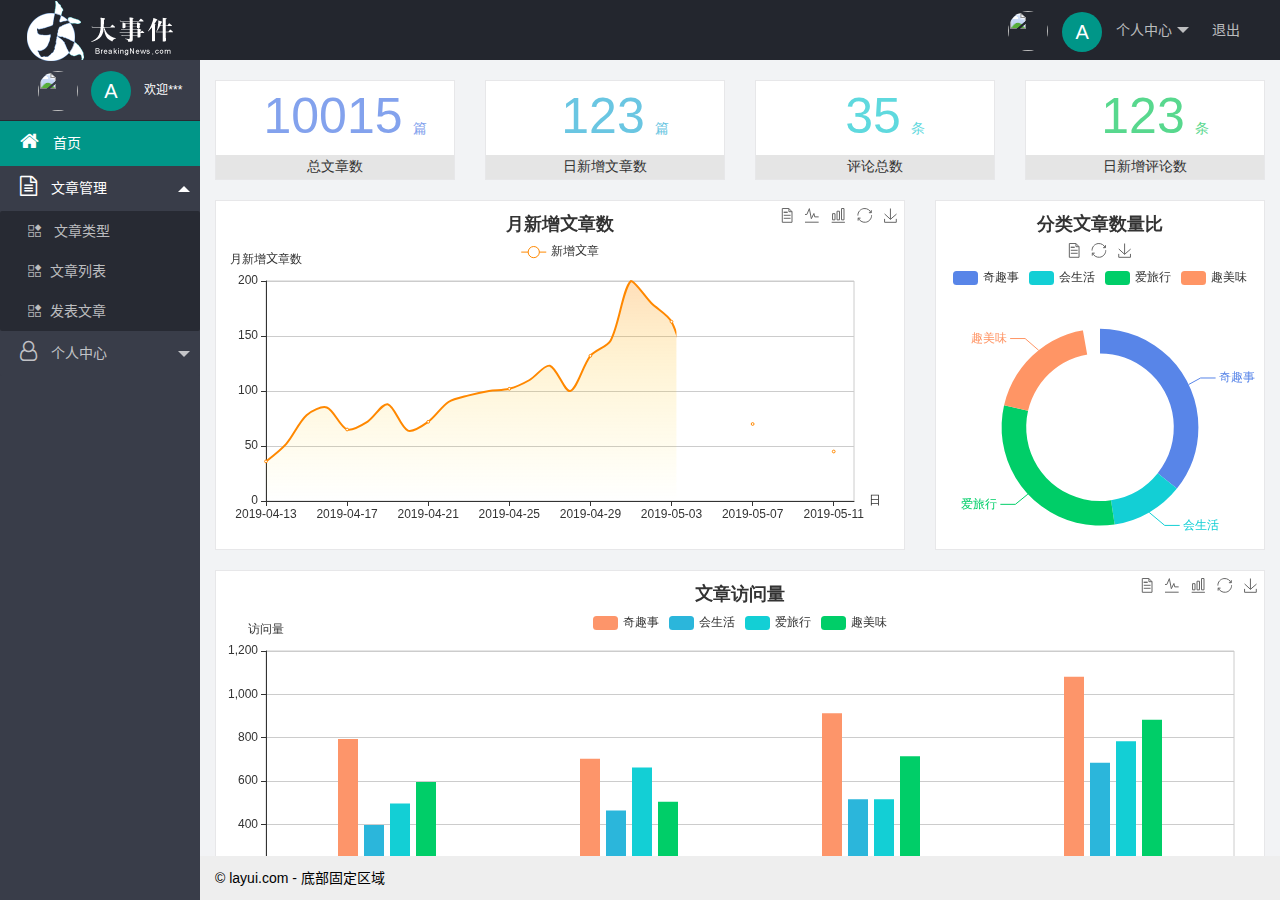
==== commit 1b97789e: "登录" ====
--- a/index.html
+++ b/index.html
@@ -58,7 +58,8 @@
                         <li class="layui-nav-item layui-this">
                             <a href="/home/dashboard.html" target="fm">
                                 <i class="fa fa-home
-                                " style="font-size: 20px; margin-right: 10px;"></i>首页</a>
+                                " style="font-size: 20px; margin-right: 10px;"></i>
+                                首页</a>
                           </li>
 
                         <li class="layui-nav-item layui-nav-itemed">
@@ -85,7 +86,7 @@
                                 <i class="fa fa-user-o" style="font-size: 20px; margin-right: 10px;"></i>
                                 个人中心</a>
                             <dl class="layui-nav-child">
-                                <dd style="padding-left: 8px;"><a href="javascript:;"> <i
+                                <dd style="padding-left: 8px;"><a href="user_inif.html" target="fm"> <i
                                             class="layui-icon layui-icon-app" style="margin-right: 8px;"></i>基本资料</a>
                                 </dd>
                                 <dd style="padding-left: 8px;"><a href="javascript:;"> <i
@@ -93,7 +94,7 @@
                                 </dd>
                                 <dd style="padding-left: 8px;"><a href="javascript:;"> <i
                                             class="layui-icon layui-icon-app" style="margin-right: 8px;"></i>重置密码</a>
-                                </dd>
+                                </dd> 
                             </dl>
                         </li>
 
@@ -107,7 +108,7 @@
                 <iframe name="fm" src="/home/dashboard.html" frameborder="0"></iframe>
             </div>
             
-                <iframe name="fm" src="/home/dashboard.html" frameborder="0"></iframe>
+                
             
             <div class="layui-footer">
                 <!-- 底部固定区域 -->
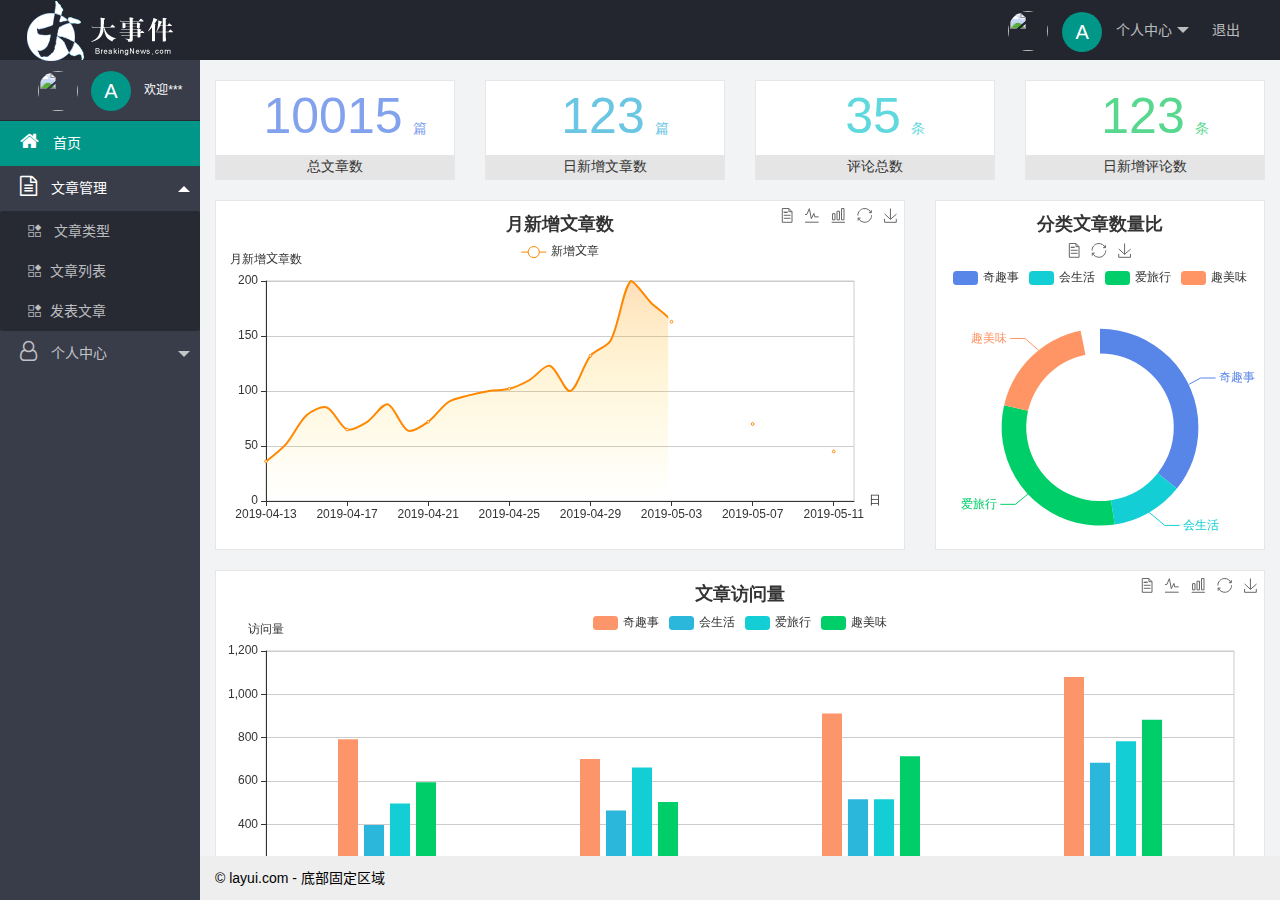
==== commit 1fc87ce3: "use" ====
--- a/index.html
+++ b/index.html
@@ -89,10 +89,10 @@
                                 <dd style="padding-left: 8px;"><a href="user_inif.html" target="fm"> <i
                                             class="layui-icon layui-icon-app" style="margin-right: 8px;"></i>基本资料</a>
                                 </dd>
-                                <dd style="padding-left: 8px;"><a href="javascript:;"> <i
+                                <dd style="padding-left: 8px;"><a href="./user/user_ava.html" target="fm"> <i
                                             class="layui-icon layui-icon-app" style="margin-right: 8px;"></i>更换头像</a>
                                 </dd>
-                                <dd style="padding-left: 8px;"><a href="javascript:;"> <i
+                                <dd style="padding-left: 8px;"><a href="./user/user_psw.html" target="fm"> <i
                                             class="layui-icon layui-icon-app" style="margin-right: 8px;"></i>重置密码</a>
                                 </dd> 
                             </dl>
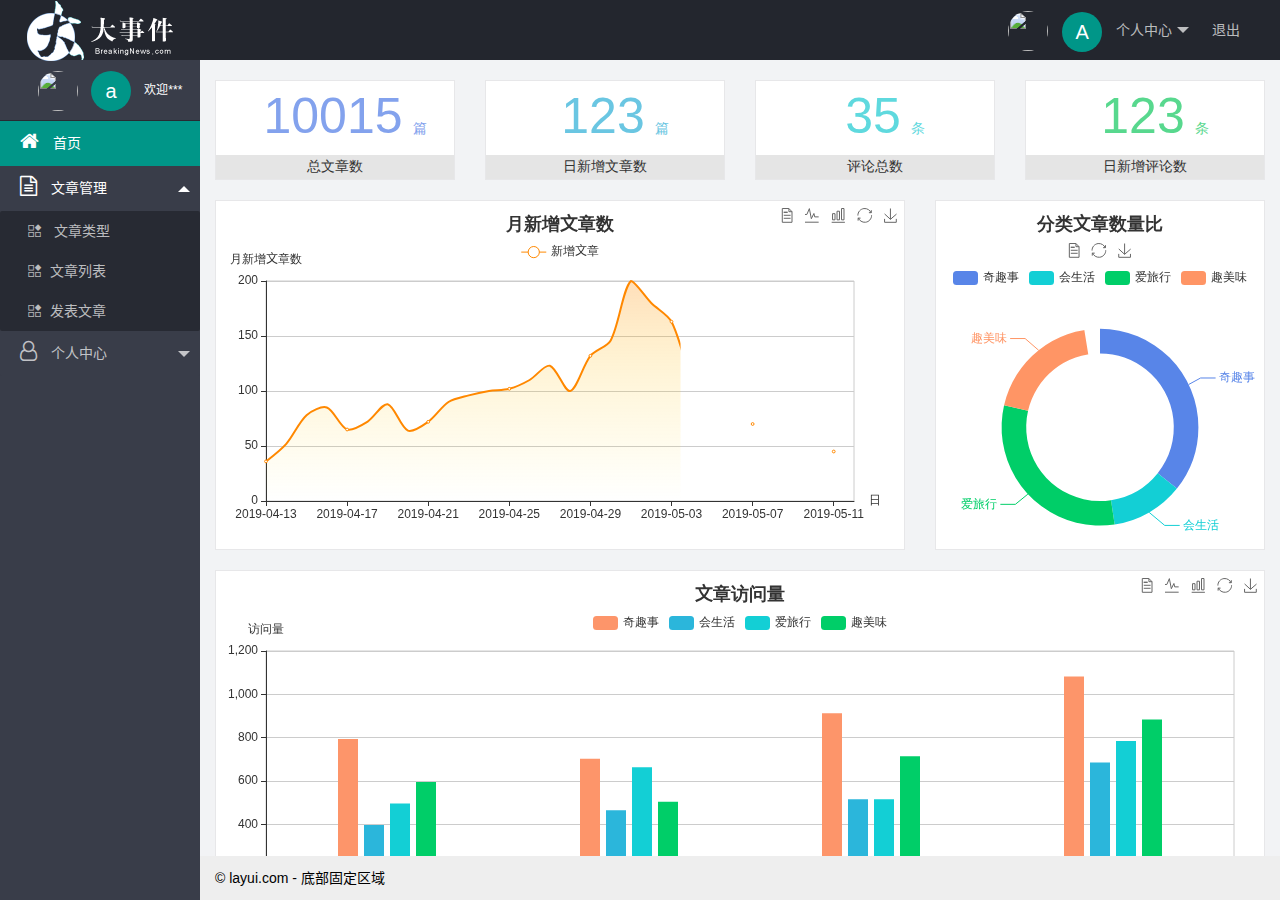
==== commit c8a44cf8: "yn" ====
--- a/index.html
+++ b/index.html
@@ -28,7 +28,7 @@
 
                         <a href="javascript:;">
 
-                            <img src="http://t.cn/RCzsdCq" class="layui-nav-img" />
+                            <img src="http://t.cn/RCzsdCq" class="layui-nav-img"  />
                             <span class="text-avatar">A</span>
                             个人中心
                         </a>
@@ -38,7 +38,7 @@
                             <dd><a href="">重置密码</a></dd>
                         </dl>
                     </li>
-                    <li class="layui-nav-item"><a href="">退出</a></li>
+                    <li class="layui-nav-item"><a href="javascript:;" id="quit">退出</a></li>
                 </ul>
             </div>
 
@@ -47,9 +47,9 @@
 
                     <div class="users">
 
-                        <img src="http://t.cn/RCzsdCq" class="layui-nav-img" />
-                        <span class="text-avatar">A</span>
-                        欢迎***
+                        <img src="http://t.cn/RCzsdCq" class="layui-nav-img"  />
+                        <span class="text-avatar" id="user-tent">a</span>
+                       <span class="user_h"> 欢迎***</span>
                     </div>
 
                     <!-- 左侧导航区域（可配合layui已有的垂直导航） -->
@@ -60,7 +60,7 @@
                                 <i class="fa fa-home
                                 " style="font-size: 20px; margin-right: 10px;"></i>
                                 首页</a>
-                          </li>
+                        </li>
 
                         <li class="layui-nav-item layui-nav-itemed">
                             <a class="" href="javascript:;">
@@ -94,7 +94,7 @@
                                 </dd>
                                 <dd style="padding-left: 8px;"><a href="./user/user_psw.html" target="fm"> <i
                                             class="layui-icon layui-icon-app" style="margin-right: 8px;"></i>重置密码</a>
-                                </dd> 
+                                </dd>
                             </dl>
                         </li>
 
@@ -104,19 +104,25 @@
 
             <div class="layui-body">
                 <!-- 内容主体区域 -->
-               
+
                 <iframe name="fm" src="/home/dashboard.html" frameborder="0"></iframe>
             </div>
-            
-                
-            
+
+
+
             <div class="layui-footer">
                 <!-- 底部固定区域 -->
                 © layui.com - 底部固定区域
             </div>
         </div>
         <!-- 导入 layui 的JS文件 -->
+
         <script src="/assets/lib/layui/layui.all.js"></script>
+        <script src="/assets/lib/jquery.js"></script>
+        <script src="/assets/js/base.js"></script>
+        <script src="/assets/js/index.js"></script>
+
+
     </body>
 
 </html>